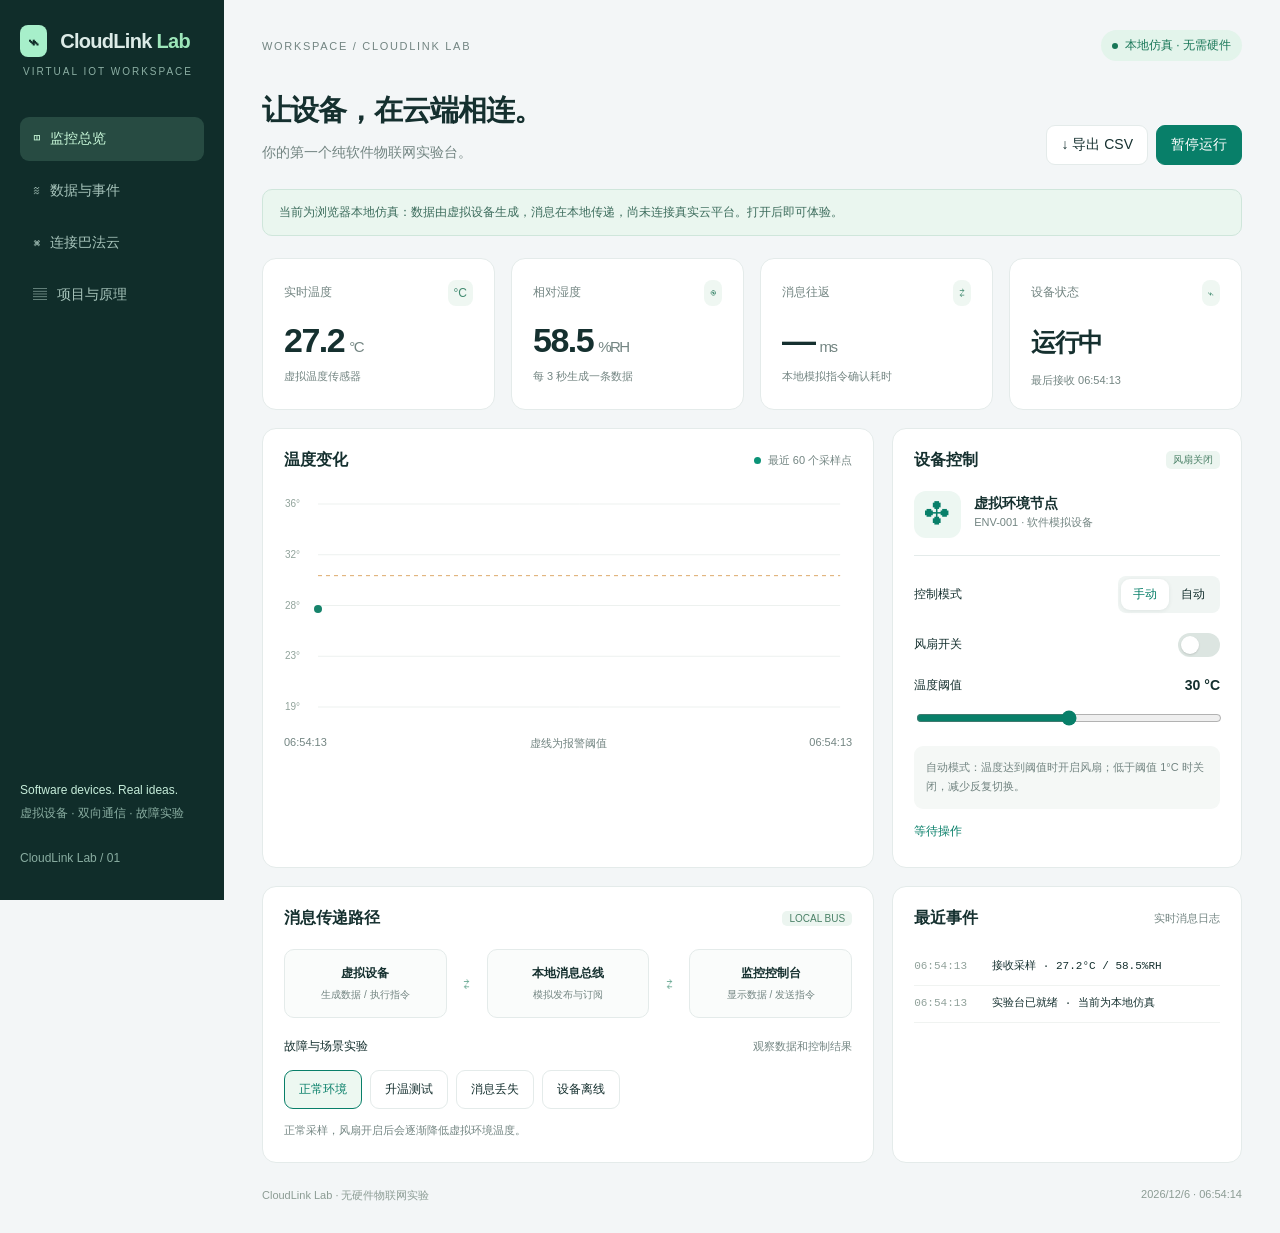
==== index.html @ 7e5664e5 "Add index.html for CloudLink Lab" ====
<!doctype html><html lang="zh-CN"><head><meta charset="UTF-8"><meta name="viewport" content="width=device-width,initial-scale=1"><meta name="description" content="无需硬件的虚拟设备监测与云通信实验台"><title>CloudLink Lab · 虚拟设备云实验台</title><style>
:root{--bg:#f3f6f7;--ink:#15302f;--muted:#738582;--green:#087f69;--line:#e4ebea;--mint:#d7f8e8}*{box-sizing:border-box}body{margin:0;background:var(--bg);color:var(--ink);font-family:Inter,-apple-system,BlinkMacSystemFont,'Segoe UI','Microsoft YaHei',sans-serif;font-size:14px}button,input,select{font:inherit}button{cursor:pointer;border:1px solid var(--line);border-radius:9px;padding:10px 14px;background:white;color:var(--ink)}button:hover{border-color:#54b79d;background:#f1fbf7}button:disabled{opacity:.5;cursor:not-allowed}button.primary{background:var(--green);color:white;border-color:var(--green)}button:focus-visible,a:focus-visible,input:focus-visible{outline:3px solid #53c3a8;outline-offset:3px}a{color:var(--green)}.shell{display:grid;grid-template-columns:224px 1fr;min-height:100vh}.side{background:#102d2a;color:#dcebe7;padding:30px 20px;position:sticky;top:0;height:100vh;display:flex;flex-direction:column}.brand{font-size:20px;font-weight:750;letter-spacing:-.7px}.brand b{background:#a7efca;color:#102d2a;padding:5px 9px;border-radius:8px;margin-right:8px}.side small{display:block;color:#8cafa4;margin:13px 0 40px;padding-left:3px;letter-spacing:2px;font-size:10px}.nav{display:grid;gap:8px}.nav button{text-align:left;border:0;background:transparent;color:#a7c4bb;padding:13px}.nav button.active{background:#274b42;color:#c8f8d9}.nav span{margin-right:10px}.sidefooter{margin-top:auto;font-size:12px;color:#89ada1;line-height:1.9}.sidefooter strong{color:#c6edda;font-weight:500}.main{padding:30px 38px;max-width:1440px;width:100%;margin:auto}.top{display:flex;justify-content:space-between;align-items:center;margin-bottom:30px}.eyebrow{color:var(--muted);font-size:11px;letter-spacing:1.7px;text-transform:uppercase}.badge{display:inline-flex;align-items:center;gap:7px;background:#e3f4eb;color:#187657;border-radius:30px;padding:7px 11px;font-size:12px}.badge:before{content:'';width:6px;height:6px;border-radius:100%;background:currentColor}.intro{display:flex;align-items:end;justify-content:space-between;gap:15px;margin-bottom:24px}h1{font-size:29px;letter-spacing:-1px;margin:0 0 9px}p{color:var(--muted);line-height:1.8;margin:0}h2{font-size:16px;margin:0}h3{font-size:14px;margin:0 0 12px}.actions{display:flex;gap:8px;flex-wrap:wrap}.notice{border:1px solid #cfe6db;background:#eaf6ef;border-radius:10px;padding:12px 16px;color:#3c6c5c;line-height:1.7;font-size:12px;margin-bottom:22px}.stats{display:grid;grid-template-columns:repeat(4,1fr);gap:16px}.card{background:white;border:1px solid var(--line);border-radius:14px;padding:21px}.label{font-size:12px;color:var(--muted);display:flex;justify-content:space-between;align-items:center}.icon{background:#eff7f2;border-radius:8px;padding:6px;color:#438b71}.value{font-size:34px;font-weight:650;letter-spacing:-1.5px;margin:15px 0 7px;font-variant-numeric:tabular-nums}.unit{font-size:15px;color:var(--muted);margin-left:5px;font-weight:400}.sub{font-size:11px;color:var(--muted)}.grid{display:grid;grid-template-columns:minmax(0,1.75fr) minmax(275px,1fr);gap:18px;margin-top:18px}.cardhead{display:flex;align-items:center;justify-content:space-between;gap:12px;margin-bottom:20px}.legend{display:flex;align-items:center;gap:7px;font-size:11px;color:var(--muted)}.dot{width:7px;height:7px;background:#0b9377;border-radius:50%}.chartwrap{height:235px;position:relative}.chartwrap canvas{width:100%;height:100%}.chartfoot{display:flex;justify-content:space-between;color:var(--muted);font-size:11px;margin-top:10px}.device{display:flex;gap:13px;align-items:center;border-bottom:1px solid var(--line);padding-bottom:17px}.devicebox{width:47px;height:47px;border-radius:12px;background:#edf7f2;display:grid;place-items:center;font-size:25px;color:var(--green)}.device p{font-size:11px}.field{display:flex;align-items:center;justify-content:space-between;gap:12px;margin-top:20px}.field label{font-size:12px}.segment{display:flex;background:#f0f5f3;border-radius:8px;padding:3px}.segment button{border:0;background:transparent;font-size:12px;padding:7px 12px}.segment button.sel{background:white;color:var(--green);box-shadow:0 1px 4px #15302f15}.switch{border:0;background:#dce5e1;width:42px;height:24px;border-radius:20px;position:relative;padding:0;min-width:42px}.switch:after{content:'';position:absolute;background:white;left:3px;top:3px;border-radius:50%;width:18px;height:18px;box-shadow:0 1px 2px #0002}.switch.on{background:var(--green)}.switch.on:after{left:21px}input[type=range]{accent-color:var(--green);width:100%;margin-top:16px}.threshold{background:#f5f8f6;padding:12px;border-radius:9px;margin-top:17px;font-size:11px;color:var(--muted);line-height:1.8}.flow{display:grid;grid-template-columns:1fr 30px 1fr 30px 1fr;gap:5px;align-items:center}.node{border:1px solid var(--line);border-radius:10px;text-align:center;padding:15px 8px;background:#fafcfb}.node b{display:block;font-size:12px}.node small{display:block;font-size:10px;color:var(--muted);margin-top:6px}.arrow{text-align:center;color:#69a893}.logs{font:11px/1.8 ui-monospace,SFMono-Regular,Consolas,monospace;max-height:190px;overflow:auto}.logrow{padding:8px 0;border-bottom:1px solid #f0f3f1;display:grid;grid-template-columns:68px 1fr;gap:10px}.logrow time{color:#91a29b}.pill{display:inline-block;padding:2px 7px;border-radius:5px;font-size:10px;background:#ecf5f0;color:#4b8167}.scenario{display:flex;flex-wrap:wrap;gap:8px;margin-top:15px}.scenario button{font-size:12px}.scenario .selected{border-color:var(--green);background:#edf8f1;color:var(--green)}.full{margin-top:18px}.footer{padding:25px 0 0;color:#8c9c94;font-size:11px;display:flex;justify-content:space-between}.panel[hidden]{display:none}.helpgrid{display:grid;grid-template-columns:1fr 1fr;gap:18px}.prose{line-height:1.9;color:#587066}.prose h2{color:var(--ink);margin-bottom:12px}.prose h3{color:var(--ink);margin-top:20px}.prose ul,.prose ol{padding-left:20px}.prose li{margin:9px 0}.prose code{background:#eef5f0;padding:2px 4px;border-radius:4px;font-size:12px}.prose pre{white-space:pre-wrap;background:#112e29;color:#b3e9cf;padding:14px;border-radius:9px}.input{display:block;width:100%;padding:11px;border:1px solid var(--line);border-radius:8px;margin:8px 0 16px}.formlabel{font-size:12px}.toast{position:fixed;bottom:24px;left:50%;transform:translateX(-50%);z-index:10;background:#163d32;color:white;border-radius:10px;padding:13px 20px;box-shadow:0 4px 25px #0002;max-width:90vw;font-size:13px}.warn{color:#c57c20}.alarm{color:#ce663f}table{width:100%;border-collapse:collapse;font-size:12px}td,th{padding:12px 8px;text-align:left;border-bottom:1px solid var(--line)}th{color:var(--muted);font-weight:500}.empty{padding:30px;text-align:center;color:var(--muted)}select{border:1px solid var(--line);border-radius:7px;padding:7px;color:var(--ink);background:white}.statusline{font-size:12px;color:var(--green);min-height:23px;margin-top:14px}.live{background:#e3efff;color:#336baf}@media(min-width:1500px){.main{padding-top:38px}}@media(max-width:1100px){.shell{grid-template-columns:185px 1fr}.main{padding:25px}.side{padding:25px 15px}.stats{gap:10px}.card{padding:17px}.grid{grid-template-columns:1.35fr 1fr}.value{font-size:29px}}@media(max-width:800px){.shell{display:block}.side{position:static;height:auto;padding:18px 20px;display:block}.side small,.sidefooter{display:none}.brand{font-size:18px}.nav{display:flex;overflow:auto;margin-top:18px;gap:6px}.nav button{white-space:nowrap;padding:9px 11px;font-size:12px}.main{padding:23px 17px}.top{margin-bottom:23px}.intro{align-items:start;flex-direction:column}h1{font-size:26px}.stats{grid-template-columns:1fr 1fr}.grid,.helpgrid{grid-template-columns:1fr}.value{font-size:32px}.card{padding:18px}.notice{font-size:11px}.footer{font-size:10px}.flow{grid-template-columns:1fr 20px 1fr 20px 1fr}.node{padding:14px 3px}.node small{font-size:9px}.top .eyebrow{font-size:9px}table{font-size:10px}td,th{padding:10px 4px}}
</style></head><body><div class="shell"><aside class="side"><div class="brand"><b>⌁</b> CloudLink <span style="color:#9de6ba">Lab</span></div><small>VIRTUAL IOT WORKSPACE</small><nav class="nav" aria-label="主导航"><button class="active" data-page="overview"><span>◫</span>监控总览</button><button data-page="records"><span>≋</span>数据与事件</button><button data-page="cloud"><span>⌘</span>连接巴法云</button><button data-page="guide"><span>▤</span>项目与原理</button></nav><div class="sidefooter"><strong>Software devices. Real ideas.</strong><br>虚拟设备 · 双向通信 · 故障实验<br><br>CloudLink Lab / 01</div></aside><main class="main"><header class="top"><span class="eyebrow">WORKSPACE / CLOUDLINK LAB</span><span class="badge" id="modeBadge">本地仿真 · 无需硬件</span></header>
<section class="panel" id="overview"><div class="intro"><div><h1>让设备，在云端相连。</h1><p>你的第一个纯软件物联网实验台。</p></div><div class="actions"><button id="exportBtn">↓ 导出 CSV</button><button id="pauseBtn" class="primary">暂停运行</button></div></div><div class="notice" id="modeNotice">当前为浏览器本地仿真：数据由虚拟设备生成，消息在本地传递，尚未连接真实云平台。打开后即可体验。</div><div class="stats"><div class="card"><div class="label">实时温度 <span class="icon">°C</span></div><div class="value"><span id="temp">—</span><span class="unit">°C</span></div><span class="sub" id="tempSub">虚拟温度传感器</span></div><div class="card"><div class="label">相对湿度 <span class="icon">◉</span></div><div class="value"><span id="humidity">—</span><span class="unit">%RH</span></div><span class="sub">每 3 秒生成一条数据</span></div><div class="card"><div class="label">消息往返 <span class="icon">⇄</span></div><div class="value"><span id="latency">—</span><span class="unit">ms</span></div><span class="sub" id="latencySub">最近一条控制指令的确认耗时</span></div><div class="card"><div class="label">设备状态 <span class="icon">⌁</span></div><div class="value" id="status" style="font-size:25px;margin:20px 0 12px">运行中</div><span class="sub" id="lastSeen">等待第一条数据</span></div></div>
<div class="grid"><div class="card"><div class="cardhead"><h2>温度变化</h2><div class="legend"><span class="dot"></span>最近 60 个采样点</div></div><div class="chartwrap"><canvas id="chart" aria-label="虚拟温度历史折线图" role="img"></canvas></div><div class="chartfoot"><span id="chartStart">等待采样</span><span>虚线为报警阈值</span><span id="chartEnd">现在</span></div></div><div class="card"><div class="cardhead"><h2>设备控制</h2><span class="pill" id="fanLabel">风扇关闭</span></div><div class="device"><div class="devicebox" id="fanIcon">✣</div><div><strong>虚拟环境节点</strong><p>ENV-001 · 软件模拟设备</p></div></div><div class="field"><label>控制模式</label><div class="segment"><button id="manualBtn" class="sel">手动</button><button id="autoBtn">自动</button></div></div><div class="field"><label for="fanBtn">风扇开关</label><button id="fanBtn" class="switch" role="switch" aria-checked="false" aria-label="虚拟风扇开关"></button></div><div class="field"><label for="threshold">温度阈值</label><strong><span id="thresholdValue">30</span> °C</strong></div><input id="threshold" type="range" min="20" max="40" value="30" step="1"><div class="threshold">自动模式：温度达到阈值时开启风扇；低于阈值 1°C 时关闭，减少反复切换。</div><div id="commandStatus" class="statusline" aria-live="polite">等待操作</div></div></div>
<div class="grid"><div class="card"><div class="cardhead"><h2>消息传递路径</h2><span class="pill" id="routeTag">LOCAL BUS</span></div><div class="flow"><div class="node"><b>虚拟设备</b><small>生成数据 / 执行指令</small></div><div class="arrow">⇄</div><div class="node"><b id="busLabel">本地消息总线</b><small id="busSub">模拟发布与订阅</small></div><div class="arrow">⇄</div><div class="node"><b>监控控制台</b><small>显示数据 / 发送指令</small></div></div><div class="field"><label>故障与场景实验</label><span class="sub">观察数据和控制结果</span></div><div class="scenario" id="scenarios"><button class="selected" data-scenario="normal">正常环境</button><button data-scenario="hot">升温测试</button><button data-scenario="loss">消息丢失</button><button data-scenario="offline">设备离线</button></div><p style="font-size:11px;margin-top:12px" id="scenarioHint">正常采样，风扇开启后会逐渐降低虚拟环境温度。</p></div><div class="card"><div class="cardhead"><h2>最近事件</h2><span class="sub">实时消息日志</span></div><div class="logs" id="recentLogs" aria-live="off"></div></div></div></section>
<section class="panel" id="records" hidden><div class="intro"><div><h1>每一次通信，都有迹可循。</h1><p>采样记录、控制确认和故障事件。</p></div><button id="exportBtn2">↓ 导出 CSV</button></div><div class="stats" style="grid-template-columns:repeat(3,1fr)"><div class="card"><div class="label">本次采样</div><div class="value" id="sampleCount">0</div><div class="sub">本页会话内保留最近 1200 条</div></div><div class="card"><div class="label">控制成功 / 已发送</div><div class="value" id="commandCount">0 / 0</div><div class="sub">以设备确认消息为准</div></div><div class="card"><div class="label">本次报警</div><div class="value" id="alarmCount">0</div><div class="sub">每次进入超温状态计一次</div></div></div><div class="card full"><div class="cardhead"><h2>采样记录</h2><span class="sub">最近 15 条 · 完整记录可导出</span></div><div style="overflow:auto"><table><thead><tr><th>时间</th><th>温度 °C</th><th>湿度 %RH</th><th>风扇状态</th><th>传输模式</th></tr></thead><tbody id="table"></tbody></table></div></div><div class="card full"><div class="cardhead"><h2>事件日志</h2><select id="logFilter" aria-label="筛选日志"><option value="all">全部事件</option><option value="control">控制指令</option><option value="error">故障与报警</option><option value="data">数据采样</option></select></div><div class="logs" id="allLogs" style="max-height:400px"></div></div></section>
<section class="panel" id="cloud" hidden><div class="intro"><div><h1>让虚拟设备，真正上云。</h1><p>电脑就是设备。通过巴法云转发数据和控制消息。</p></div></div><div class="notice">网页演示无需注册。真实巴法云通信需在电脑运行附带的 Python 程序，再在它打开的本地网页填写账号私钥。此在线版不会保存或接收你的私钥。</div><div class="helpgrid"><div class="card prose"><h2>三步开始真实通信</h2><ol><li>下载完整项目并解压。电脑安装 Python 3.10 或更新版本。</li><li>双击 <code>启动_CloudLink.bat</code>（Windows），或运行 <code>python3 server.py</code>。程序会打开电脑上的控制台。</li><li>在<a href="https://cloud.bemfa.com/" target="_blank" rel="noopener">巴法云控制台</a>注册账号，在 TCP 创客云中创建两个设备主题：<code>cltelemetry004</code> 和 <code>clcontrol003</code>。把私钥和主题填入右侧表单。</li></ol><p>一个主题传数据，一个主题传控制命令。界面收到云端返回的数据后才更新；收到控制命令后虚拟设备才执行。</p><p style="margin-top:15px"><a href="CloudLink_Lab.zip" download>↓ 下载完整项目（含源码、启动程序和中文说明）</a></p><h3>阿里云呢？</h3><p>本版实现巴法云 TCP 接入，尚未实现阿里云接入。阿里云可以作为后续扩展，不能把它写成已经完成的功能。</p></div><div class="card"><h2 style="margin-bottom:20px">巴法云连接</h2><p id="bridgeStatus" style="font-size:12px;margin-bottom:20px">正在检测电脑端连接程序…</p><form id="cloudForm"><label class="formlabel" for="uid">用户私钥（仅留在本机程序内存）</label><input class="input" type="password" id="uid" autocomplete="off" placeholder="在电脑本地运行后可填写" disabled><label class="formlabel" for="topicData">数据主题</label><input class="input" id="topicData" value="cltelemetry004" disabled><label class="formlabel" for="topicControl">控制主题</label><input class="input" id="topicControl" value="clcontrol003" disabled><div class="actions"><button class="primary" id="connectBtn" disabled>连接巴法云</button><button type="button" id="disconnectBtn" disabled>返回本地仿真</button></div></form><div class="threshold">真实模式需要网络与巴法云账号。私钥不要放进截图、公开仓库或面试材料。附带程序使用巴法云文档的 TCP 端口，适用于学习演示。</div><p id="cloudStatus" style="font-size:12px;margin-top:16px" aria-live="polite"></p></div></div></section>
<section class="panel" id="guide" hidden><div class="intro"><div><h1>先看懂，再讲清楚。</h1><p>三个角色，组成一个完整的物联网软件实验。</p></div></div><div class="helpgrid"><div class="card prose"><h2>这个项目做了什么？</h2><p>CloudLink Lab 是一个纯软件的物联网设备模拟与监控系统。虚拟设备生成温湿度数据，控制台显示曲线、发送风扇控制命令，并记录执行确认和异常事件。</p><h3>1 / 虚拟设备 Simulator</h3><p>用程序代替真实传感器和单片机。风扇也是虚拟的：开启后，温度模型会逐渐降温。</p><h3>2 / 消息传递 Publish / Subscribe</h3><p>发布，就是往指定“消息频道”发数据；订阅，就是监听这个频道。这个频道叫 Topic（主题）。本地模式用浏览器内的消息总线；真实模式用巴法云 TCP 服务。</p><h3>3 / 控制台 Dashboard</h3><p>接收采样、绘制曲线、导出 CSV；发送指令，等待设备确认后再显示执行结果。</p></div><div class="card prose"><h2>一个 90 秒演示</h2><ol><li>打开总览，说明当前是本地仿真还是巴法云真实传输。</li><li>点击风扇开关，观察“等待确认 → 已确认”，以及后续温度变化。</li><li>选择“自动”，把阈值设为 26°C，再点“升温测试”，观察超温与自动开风扇。</li><li>选择“设备离线”，尝试发送命令，观察超时。恢复正常后重试。</li><li>打开数据与事件，查看记录，再导出 CSV。</li></ol><h3>面试时可以这样介绍</h3><p>“我做了一个不依赖实体硬件的物联网软件实验台，用虚拟设备生成数据，实现了实时监控、控制确认、阈值联动和断线测试。演示可以本地运行，也提供了巴法云 TCP 接入程序。”</p><h3>要准确说明的范围</h3><p>温湿度和风扇是软件模拟；本地演示没有经过云服务器。只有配置账号并收到云消息后，才属于真实巴法云通信。本项目不包含真实传感器测量，也尚未接入阿里云。</p></div></div><div class="card full prose"><h2>动手练三个小实验</h2><p>① 把阈值从 30°C 调到 26°C，观察自动模式的变化。② 离线时发送指令，解释为什么按钮不能直接显示成功。③ 开启消息丢失场景，比较“发送次数”和“成功次数”。</p><p style="margin-top:12px">建议先按顺序操作一遍，再读源码中的 <code>sendCommand</code>、<code>deviceCommand</code> 和 <code>ingest</code> 三个函数。</p></div></section><footer class="footer"><span>CloudLink Lab · 无硬件物联网实验</span><span id="clock"></span></footer></main></div><div id="toast" class="toast" role="status" hidden></div>
<script>
'use strict';
const $=id=>document.getElementById(id), fmt=t=>new Date(t).toLocaleTimeString('zh-CN',{hour12:false});
let cfg;try{cfg=JSON.parse(localStorage.getItem('cl-config')||'{}')}catch{cfg={}};
const S={running:true,scenario:'normal',auto:false,threshold:Number.isFinite(cfg.threshold)?Math.min(40,Math.max(20,cfg.threshold)):30,fan:false,temp:27.2,humidity:58,history:[],logs:[],sent:0,acked:0,alarms:0,alarm:false,latency:null,pending:null,live:false,cloudAlive:true,bridge:false,seq:0,last:0,mode:'本地仿真'};
let toastTimer,pendingTimer,pollTimer,busy=false;
function toast(t){$('toast').textContent=t;$('toast').hidden=false;clearTimeout(toastTimer);toastTimer=setTimeout(()=>$('toast').hidden=true,3200)}
function log(text,type='info'){S.logs.unshift({t:Date.now(),text,type});S.logs=S.logs.slice(0,300);renderLogs()}
function renderLogs(){const row=e=>`<div class="logrow"><time>${fmt(e.t)}</time><span class="${e.type==='error'?'alarm':''}"></span></div>`;for(const [id,arr] of [['recentLogs',S.logs.slice(0,5)],['allLogs',S.logs.filter(e=>$('logFilter').value==='all'||e.type===$('logFilter').value)]]){$(id).innerHTML=arr.map(row).join('')||'<div class="empty">暂无事件</div>';[...$(id).querySelectorAll('.logrow')].forEach((el,i)=>el.lastChild.textContent=arr[i].text)}}
function page(name){document.querySelectorAll('.panel').forEach(p=>p.hidden=p.id!==name);document.querySelectorAll('[data-page]').forEach(b=>b.classList.toggle('active',b.dataset.page===name));draw()}
document.querySelectorAll('[data-page]').forEach(b=>b.onclick=()=>page(b.dataset.page));$('logFilter').onchange=renderLogs;
function render(){const h=S.history.at(-1);$('temp').textContent=h?h.temp.toFixed(1):'—';$('humidity').textContent=h?h.humidity.toFixed(1):'—';$('latency').textContent=S.latency??'—';$('latencySub').textContent=S.live?'真实巴法云往返确认耗时':'本地模拟指令确认耗时';$('status').textContent=!S.running?'已暂停':S.scenario==='offline'?'设备离线':S.live?(S.cloudAlive?'云通信中':'云连接断开'):'运行中';$('status').className='value '+(S.scenario==='offline'?'alarm':'');$('lastSeen').textContent=S.last?'最后接收 '+fmt(S.last):'等待第一条数据';$('tempSub').textContent=S.alarm?'已超过阈值 · 温度报警':'虚拟温度传感器';$('tempSub').classList.toggle('alarm',S.alarm);$('fanLabel').textContent=S.fan?'风扇运行中':'风扇关闭';$('fanBtn').classList.toggle('on',S.fan);$('fanBtn').setAttribute('aria-checked',String(S.fan));$('fanBtn').disabled=Boolean(S.pending)||S.auto;$('autoBtn').classList.toggle('sel',S.auto);$('manualBtn').classList.toggle('sel',!S.auto);$('thresholdValue').textContent=S.threshold;$('threshold').value=S.threshold;$('pauseBtn').textContent=S.running?'暂停运行':'继续运行';$('sampleCount').textContent=S.history.length;$('commandCount').textContent=S.acked+' / '+S.sent;$('alarmCount').textContent=S.alarms;$('clock').textContent=new Date().toLocaleDateString('zh-CN')+' · '+fmt(Date.now());$('modeBadge').textContent=S.live?(S.cloudAlive?'巴法云 · 真实传输':'巴法云 · 已断开'):'本地仿真 · 无需硬件';$('modeBadge').classList.toggle('live',S.live);$('modeNotice').textContent=S.live?'真实传输模式：传感器与风扇仍是软件模拟；数据和指令通过巴法云 TCP 服务转发。云消息未到达时不会显示为成功。':'当前为浏览器本地仿真：数据由虚拟设备生成，消息在本地传递，尚未连接真实云平台。打开后即可体验。';$('routeTag').textContent=S.live?'BEMFA TCP':'LOCAL BUS';$('busLabel').textContent=S.live?'巴法云服务器':'本地消息总线';$('busSub').textContent=S.live?'真实发布 / 订阅':'模拟发布与订阅';$('table').innerHTML=S.history.slice(-15).reverse().map(v=>`<tr><td>${fmt(v.t)}</td><td>${v.temp.toFixed(1)}</td><td>${v.humidity.toFixed(1)}</td><td>${v.fan?'开启':'关闭'}</td><td>${v.mode}</td></tr>`).join('');draw()}
function draw(){const canvas=$('chart');if($('overview').hidden)return;const box=canvas.getBoundingClientRect(),dpr=window.devicePixelRatio||1;canvas.width=box.width*dpr;canvas.height=box.height*dpr;const c=canvas.getContext('2d');c.scale(dpr,dpr);const w=box.width,h=box.height,L=34,R=12,T=13,B=19,items=S.history.slice(-60);let lo=Math.floor(Math.min(S.threshold,...items.map(x=>x.temp),24)/5)*5-1,hi=Math.ceil(Math.max(S.threshold,...items.map(x=>x.temp),32)/5)*5+1;const y=v=>T+(hi-v)/(hi-lo)*(h-T-B),x=i=>L+i/Math.max(1,items.length-1)*(w-L-R);c.font='10px sans-serif';c.lineWidth=1;for(let i=0;i<=4;i++){const v=lo+(hi-lo)*i/4,yy=y(v);c.strokeStyle='#edf1ef';c.beginPath();c.moveTo(L,yy);c.lineTo(w-R,yy);c.stroke();c.fillStyle='#91a39b';c.fillText(v.toFixed(0)+'°',1,yy+3)}c.setLineDash([4,4]);c.strokeStyle='#ddaa6b';c.beginPath();c.moveTo(L,y(S.threshold));c.lineTo(w-R,y(S.threshold));c.stroke();c.setLineDash([]);if(items.length){const gradient=c.createLinearGradient(0,T,0,h);gradient.addColorStop(0,'#57bc8d35');gradient.addColorStop(1,'#57bc8d00');c.beginPath();items.forEach((v,i)=>i?c.lineTo(x(i),y(v.temp)):c.moveTo(x(i),y(v.temp)));c.lineTo(x(items.length-1),h-B);c.lineTo(L,h-B);c.closePath();c.fillStyle=gradient;c.fill();c.beginPath();items.forEach((v,i)=>i?c.lineTo(x(i),y(v.temp)):c.moveTo(x(i),y(v.temp)));c.strokeStyle='#16836b';c.lineWidth=2.5;c.stroke();const last=items.at(-1);c.beginPath();c.arc(x(items.length-1),y(last.temp),4,0,Math.PI*2);c.fillStyle='#16836b';c.fill();$('chartStart').textContent=fmt(items[0].t);$('chartEnd').textContent=fmt(last.t)}else{c.fillStyle='#8a9d94';c.textAlign='center';c.fillText('等待设备采样…',w/2,h/2)}}
function ingest(v){if(!v||v.kind!=='telemetry'||!Number.isFinite(v.temp)||!Number.isFinite(v.humidity))return;S.last=Date.now();S.history.push({t:S.last,temp:v.temp,humidity:v.humidity,fan:!!v.fan,mode:S.mode});S.history=S.history.slice(-1200);S.fan=!!v.fan;const alarm=v.temp>=S.threshold;if(alarm&&!S.alarm){S.alarms++;log('温度达到阈值 '+S.threshold+'°C','error')}S.alarm=alarm;log('接收采样 · '+v.temp.toFixed(1)+'°C / '+v.humidity.toFixed(1)+'%RH','data');render()}
async function publish(channel,payload){if(S.live){const r=await api('/api/publish',{channel,payload});if(!r.ok)throw Error('云连接不可用')}else{if(S.scenario==='offline'||(S.scenario==='loss'&&Math.random()<.45))return;setTimeout(()=>route(channel,payload),130+Math.random()*180)}}
function route(channel,p){if(S.scenario==='offline'||!S.running)return;if(channel==='control'&&p.kind==='command')deviceCommand(p);if(channel==='telemetry'&&p.kind==='telemetry')ingest(p);if(channel==='telemetry'&&p.kind==='ack'&&S.pending&&p.id===S.pending.id){clearTimeout(pendingTimer);S.latency=Date.now()-S.pending.t;S.acked++;S.pending=null;S.fan=!!p.fan;$('commandStatus').textContent='设备已确认 · '+(p.fan?'风扇开启':'风扇关闭');log('收到执行确认 · '+S.latency+' ms','control');render()}}
function deviceCommand(p){if(!['fan_on','fan_off'].includes(p.action))return;S.fan=p.action==='fan_on';log('虚拟设备执行：'+(S.fan?'开启':'关闭')+'风扇','control');publish('telemetry',{kind:'ack',id:p.id,fan:S.fan}).catch(()=>log('确认消息发送失败','error'));render()}
function sendCommand(on){if(S.pending)return;if(!S.running){toast('请先继续运行');return}const id=Date.now().toString(36)+'-'+(++S.seq);S.sent++;S.pending={id,t:Date.now()};$('commandStatus').textContent='指令已发送，等待设备确认…';log('发送指令 '+(on?'fan_on':'fan_off'),'control');pendingTimer=setTimeout(()=>{if(!S.pending||S.pending.id!==id)return;S.pending=null;$('commandStatus').textContent='未收到设备确认，请检查连接后重试';log('控制超时 · 5 秒内未收到确认','error');render()},5000);publish('control',{kind:'command',id,action:on?'fan_on':'fan_off'}).catch(()=>log('指令发布失败','error'));render()}
function sample(){if(!S.running||S.scenario==='offline')return;const target=(S.scenario==='hot'?37:28)-(S.fan?8:0);S.temp+=(target-S.temp)*.16+(Math.random()-.5)*.28;S.humidity=Math.min(85,Math.max(25,S.humidity+(Math.random()-.5)*1.4));if(S.auto&&!S.pending){if(S.temp>=S.threshold&&!S.fan)sendCommand(true);if(S.temp<S.threshold-1&&S.fan)sendCommand(false)}publish('telemetry',{kind:'telemetry',temp:Number(S.temp.toFixed(1)),humidity:Number(S.humidity.toFixed(1)),fan:S.fan}).catch(()=>log('采样未能发送到云端','error'))}
$('fanBtn').onclick=()=>sendCommand(!S.fan);$('autoBtn').onclick=()=>{S.auto=true;log('切换到自动控制','control');render()};$('manualBtn').onclick=()=>{S.auto=false;log('切换到手动控制','control');render()};$('threshold').oninput=e=>{S.threshold=Number(e.target.value);try{localStorage.setItem('cl-config',JSON.stringify({threshold:S.threshold}))}catch{}render()};$('pauseBtn').onclick=()=>{S.running=!S.running;log(S.running?'恢复模拟设备运行':'暂停模拟设备运行');render()};
const hints={normal:'正常采样，风扇开启后会逐渐降低虚拟环境温度。',hot:'虚拟热源增强。可开启自动模式，观察阈值联动与降温。',loss:'模拟随机丢弃约 45% 的消息，控制命令可能超时；真实云模式下此场景仅支持本地仿真。',offline:'虚拟设备停止收发消息。控制台发送的指令将等待 5 秒后超时。'};$('scenarios').onclick=e=>{const b=e.target.closest('[data-scenario]');if(!b)return;const v=b.dataset.scenario;if(S.live&&v==='loss'){toast('消息丢失实验请切回本地仿真');return}S.scenario=v;document.querySelectorAll('[data-scenario]').forEach(n=>n.classList.toggle('selected',n.dataset.scenario===v));$('scenarioHint').textContent=hints[v];log('场景切换：'+b.textContent,v==='offline'?'error':'info');render()};
function exportCSV(){if(!S.history.length){toast('先等待一条采样数据');return}const text='\ufeff时间,温度_C,湿度_RH,风扇,传输模式\r\n'+S.history.map(v=>[new Date(v.t).toISOString(),v.temp,v.humidity,v.fan?'on':'off',v.mode].join(',')).join('\r\n');const url=URL.createObjectURL(new Blob([text],{type:'text/csv;charset=utf-8'})),a=document.createElement('a');a.href=url;a.download='CloudLink_'+Date.now()+'.csv';a.click();setTimeout(()=>URL.revokeObjectURL(url),1000);toast('已导出 '+S.history.length+' 条采样')}$('exportBtn').onclick=$('exportBtn2').onclick=exportCSV;
async function api(path,body){const r=await fetch(path,{method:body?'POST':'GET',headers:body?{'Content-Type':'application/json'}:{},body:body?JSON.stringify(body):undefined,signal:AbortSignal.timeout(12000)});if(!r.ok)throw Error('连接程序返回错误');return r.json()}
async function detect(){if(!['127.0.0.1','localhost'].includes(location.hostname)){bridgeUnavailable();return}try{const d=await api('/api/health');if(d.app!=='cloudlink')throw Error();S.bridge=true;$('bridgeStatus').textContent='已检测到电脑端程序，可配置真实巴法云连接。';['uid','topicData','topicControl','connectBtn','disconnectBtn'].forEach(id=>$(id).disabled=false);pollTimer=setInterval(poll,450)}catch{bridgeUnavailable()}}
function bridgeUnavailable(){$('bridgeStatus').textContent='当前是在线演示版。请下载完整项目，在电脑启动程序后使用真实云连接。'}
async function poll(){if(busy)return;busy=true;try{const d=await api('/api/events');if(S.live){S.cloudAlive=!!d.connected;render()}if(S.live&&!d.connected){$('cloudStatus').textContent='云连接中断，请重新连接。';$('modeBadge').textContent='巴法云 · 已断开';$('status').textContent='云连接断开'}for(const e of d.events||[]){if(e.type==='message'&&S.live)route(e.channel,e.payload);if(e.type==='error')log(e.message,'error')}}catch{if(S.live){S.cloudAlive=false;render();$('cloudStatus').textContent='电脑端程序不可用，请检查终端窗口。'}}finally{busy=false}}
$('cloudForm').onsubmit=async e=>{e.preventDefault();const uid=$('uid').value.trim(),data=$('topicData').value.trim(),control=$('topicControl').value.trim();if(!/^[A-Za-z0-9]{8,128}$/.test(uid)||!/^\w{1,64}$/.test(data)||!/^\w{1,64}$/.test(control)||data===control){toast('请填写有效私钥，两个主题须为不同的字母数字名称');return}$('connectBtn').disabled=true;$('cloudStatus').textContent='正在连接并验证主题订阅…';try{const d=await api('/api/connect',{uid,data,control});if(!d.ok)throw Error(d.error||'连接失败');S.live=true;S.cloudAlive=true;S.mode='巴法云 TCP';$('uid').value='';$('cloudStatus').textContent='已连接巴法云并确认订阅，返回总览查看数据。';log('巴法云订阅成功，启用真实消息传输');toast('巴法云已连接');render()}catch(err){$('cloudStatus').textContent=err.message||'连接失败';log('云连接未建立','error')}finally{$('connectBtn').disabled=false}};
$('disconnectBtn').onclick=async()=>{try{await api('/api/disconnect',{})}catch{}S.live=false;S.mode='本地仿真';$('cloudStatus').textContent='已返回本地仿真';log('切换为本地仿真');render()};window.addEventListener('resize',draw);setInterval(sample,3000);setInterval(()=>$('clock').textContent=new Date().toLocaleDateString('zh-CN')+' · '+fmt(Date.now()),1000);log('实验台已就绪 · 当前为本地仿真');render();sample();detect();
</script></body></html>
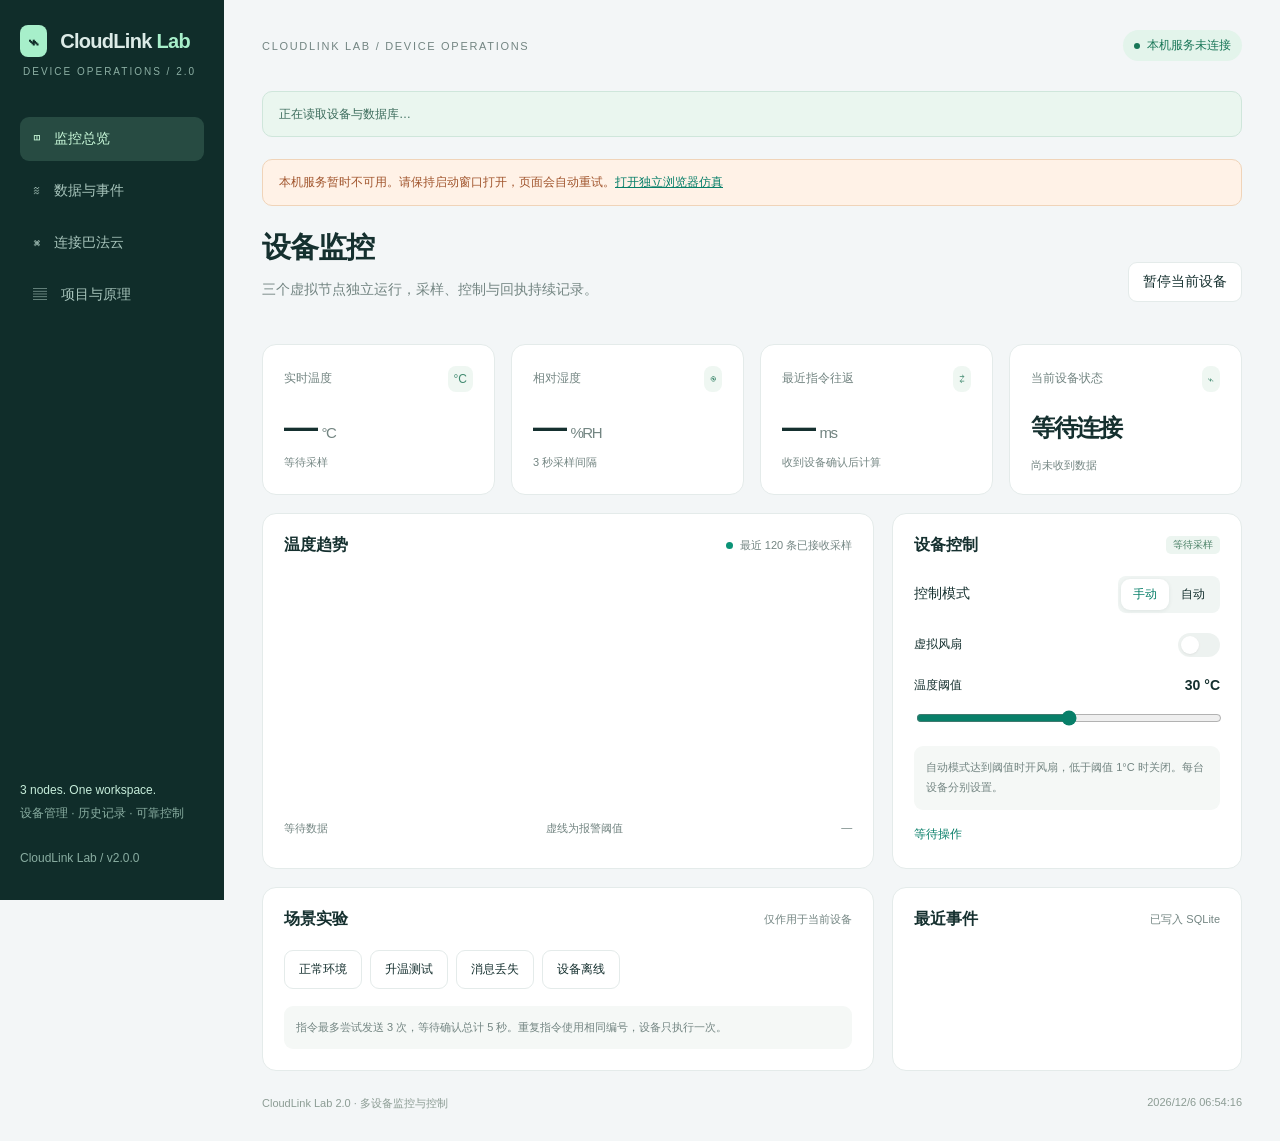
==== commit ea64b958: "Upgrade CloudLink Lab to persistent multi-device monitoring Add three virtual nodes, SQLite history," ====
--- a/index.html
+++ b/index.html
@@ -1,38 +1,83 @@
-<!doctype html><html lang="zh-CN"><head><meta charset="UTF-8"><meta name="viewport" content="width=device-width,initial-scale=1"><meta name="description" content="无需硬件的虚拟设备监测与云通信实验台"><title>CloudLink Lab · 虚拟设备云实验台</title><style>
-:root{--bg:#f3f6f7;--ink:#15302f;--muted:#738582;--green:#087f69;--line:#e4ebea;--mint:#d7f8e8}*{box-sizing:border-box}body{margin:0;background:var(--bg);color:var(--ink);font-family:Inter,-apple-system,BlinkMacSystemFont,'Segoe UI','Microsoft YaHei',sans-serif;font-size:14px}button,input,select{font:inherit}button{cursor:pointer;border:1px solid var(--line);border-radius:9px;padding:10px 14px;background:white;color:var(--ink)}button:hover{border-color:#54b79d;background:#f1fbf7}button:disabled{opacity:.5;cursor:not-allowed}button.primary{background:var(--green);color:white;border-color:var(--green)}button:focus-visible,a:focus-visible,input:focus-visible{outline:3px solid #53c3a8;outline-offset:3px}a{color:var(--green)}.shell{display:grid;grid-template-columns:224px 1fr;min-height:100vh}.side{background:#102d2a;color:#dcebe7;padding:30px 20px;position:sticky;top:0;height:100vh;display:flex;flex-direction:column}.brand{font-size:20px;font-weight:750;letter-spacing:-.7px}.brand b{background:#a7efca;color:#102d2a;padding:5px 9px;border-radius:8px;margin-right:8px}.side small{display:block;color:#8cafa4;margin:13px 0 40px;padding-left:3px;letter-spacing:2px;font-size:10px}.nav{display:grid;gap:8px}.nav button{text-align:left;border:0;background:transparent;color:#a7c4bb;padding:13px}.nav button.active{background:#274b42;color:#c8f8d9}.nav span{margin-right:10px}.sidefooter{margin-top:auto;font-size:12px;color:#89ada1;line-height:1.9}.sidefooter strong{color:#c6edda;font-weight:500}.main{padding:30px 38px;max-width:1440px;width:100%;margin:auto}.top{display:flex;justify-content:space-between;align-items:center;margin-bottom:30px}.eyebrow{color:var(--muted);font-size:11px;letter-spacing:1.7px;text-transform:uppercase}.badge{display:inline-flex;align-items:center;gap:7px;background:#e3f4eb;color:#187657;border-radius:30px;padding:7px 11px;font-size:12px}.badge:before{content:'';width:6px;height:6px;border-radius:100%;background:currentColor}.intro{display:flex;align-items:end;justify-content:space-between;gap:15px;margin-bottom:24px}h1{font-size:29px;letter-spacing:-1px;margin:0 0 9px}p{color:var(--muted);line-height:1.8;margin:0}h2{font-size:16px;margin:0}h3{font-size:14px;margin:0 0 12px}.actions{display:flex;gap:8px;flex-wrap:wrap}.notice{border:1px solid #cfe6db;background:#eaf6ef;border-radius:10px;padding:12px 16px;color:#3c6c5c;line-height:1.7;font-size:12px;margin-bottom:22px}.stats{display:grid;grid-template-columns:repeat(4,1fr);gap:16px}.card{background:white;border:1px solid var(--line);border-radius:14px;padding:21px}.label{font-size:12px;color:var(--muted);display:flex;justify-content:space-between;align-items:center}.icon{background:#eff7f2;border-radius:8px;padding:6px;color:#438b71}.value{font-size:34px;font-weight:650;letter-spacing:-1.5px;margin:15px 0 7px;font-variant-numeric:tabular-nums}.unit{font-size:15px;color:var(--muted);margin-left:5px;font-weight:400}.sub{font-size:11px;color:var(--muted)}.grid{display:grid;grid-template-columns:minmax(0,1.75fr) minmax(275px,1fr);gap:18px;margin-top:18px}.cardhead{display:flex;align-items:center;justify-content:space-between;gap:12px;margin-bottom:20px}.legend{display:flex;align-items:center;gap:7px;font-size:11px;color:var(--muted)}.dot{width:7px;height:7px;background:#0b9377;border-radius:50%}.chartwrap{height:235px;position:relative}.chartwrap canvas{width:100%;height:100%}.chartfoot{display:flex;justify-content:space-between;color:var(--muted);font-size:11px;margin-top:10px}.device{display:flex;gap:13px;align-items:center;border-bottom:1px solid var(--line);padding-bottom:17px}.devicebox{width:47px;height:47px;border-radius:12px;background:#edf7f2;display:grid;place-items:center;font-size:25px;color:var(--green)}.device p{font-size:11px}.field{display:flex;align-items:center;justify-content:space-between;gap:12px;margin-top:20px}.field label{font-size:12px}.segment{display:flex;background:#f0f5f3;border-radius:8px;padding:3px}.segment button{border:0;background:transparent;font-size:12px;padding:7px 12px}.segment button.sel{background:white;color:var(--green);box-shadow:0 1px 4px #15302f15}.switch{border:0;background:#dce5e1;width:42px;height:24px;border-radius:20px;position:relative;padding:0;min-width:42px}.switch:after{content:'';position:absolute;background:white;left:3px;top:3px;border-radius:50%;width:18px;height:18px;box-shadow:0 1px 2px #0002}.switch.on{background:var(--green)}.switch.on:after{left:21px}input[type=range]{accent-color:var(--green);width:100%;margin-top:16px}.threshold{background:#f5f8f6;padding:12px;border-radius:9px;margin-top:17px;font-size:11px;color:var(--muted);line-height:1.8}.flow{display:grid;grid-template-columns:1fr 30px 1fr 30px 1fr;gap:5px;align-items:center}.node{border:1px solid var(--line);border-radius:10px;text-align:center;padding:15px 8px;background:#fafcfb}.node b{display:block;font-size:12px}.node small{display:block;font-size:10px;color:var(--muted);margin-top:6px}.arrow{text-align:center;color:#69a893}.logs{font:11px/1.8 ui-monospace,SFMono-Regular,Consolas,monospace;max-height:190px;overflow:auto}.logrow{padding:8px 0;border-bottom:1px solid #f0f3f1;display:grid;grid-template-columns:68px 1fr;gap:10px}.logrow time{color:#91a29b}.pill{display:inline-block;padding:2px 7px;border-radius:5px;font-size:10px;background:#ecf5f0;color:#4b8167}.scenario{display:flex;flex-wrap:wrap;gap:8px;margin-top:15px}.scenario button{font-size:12px}.scenario .selected{border-color:var(--green);background:#edf8f1;color:var(--green)}.full{margin-top:18px}.footer{padding:25px 0 0;color:#8c9c94;font-size:11px;display:flex;justify-content:space-between}.panel[hidden]{display:none}.helpgrid{display:grid;grid-template-columns:1fr 1fr;gap:18px}.prose{line-height:1.9;color:#587066}.prose h2{color:var(--ink);margin-bottom:12px}.prose h3{color:var(--ink);margin-top:20px}.prose ul,.prose ol{padding-left:20px}.prose li{margin:9px 0}.prose code{background:#eef5f0;padding:2px 4px;border-radius:4px;font-size:12px}.prose pre{white-space:pre-wrap;background:#112e29;color:#b3e9cf;padding:14px;border-radius:9px}.input{display:block;width:100%;padding:11px;border:1px solid var(--line);border-radius:8px;margin:8px 0 16px}.formlabel{font-size:12px}.toast{position:fixed;bottom:24px;left:50%;transform:translateX(-50%);z-index:10;background:#163d32;color:white;border-radius:10px;padding:13px 20px;box-shadow:0 4px 25px #0002;max-width:90vw;font-size:13px}.warn{color:#c57c20}.alarm{color:#ce663f}table{width:100%;border-collapse:collapse;font-size:12px}td,th{padding:12px 8px;text-align:left;border-bottom:1px solid var(--line)}th{color:var(--muted);font-weight:500}.empty{padding:30px;text-align:center;color:var(--muted)}select{border:1px solid var(--line);border-radius:7px;padding:7px;color:var(--ink);background:white}.statusline{font-size:12px;color:var(--green);min-height:23px;margin-top:14px}.live{background:#e3efff;color:#336baf}@media(min-width:1500px){.main{padding-top:38px}}@media(max-width:1100px){.shell{grid-template-columns:185px 1fr}.main{padding:25px}.side{padding:25px 15px}.stats{gap:10px}.card{padding:17px}.grid{grid-template-columns:1.35fr 1fr}.value{font-size:29px}}@media(max-width:800px){.shell{display:block}.side{position:static;height:auto;padding:18px 20px;display:block}.side small,.sidefooter{display:none}.brand{font-size:18px}.nav{display:flex;overflow:auto;margin-top:18px;gap:6px}.nav button{white-space:nowrap;padding:9px 11px;font-size:12px}.main{padding:23px 17px}.top{margin-bottom:23px}.intro{align-items:start;flex-direction:column}h1{font-size:26px}.stats{grid-template-columns:1fr 1fr}.grid,.helpgrid{grid-template-columns:1fr}.value{font-size:32px}.card{padding:18px}.notice{font-size:11px}.footer{font-size:10px}.flow{grid-template-columns:1fr 20px 1fr 20px 1fr}.node{padding:14px 3px}.node small{font-size:9px}.top .eyebrow{font-size:9px}table{font-size:10px}td,th{padding:10px 4px}}
-</style></head><body><div class="shell"><aside class="side"><div class="brand"><b>⌁</b> CloudLink <span style="color:#9de6ba">Lab</span></div><small>VIRTUAL IOT WORKSPACE</small><nav class="nav" aria-label="主导航"><button class="active" data-page="overview"><span>◫</span>监控总览</button><button data-page="records"><span>≋</span>数据与事件</button><button data-page="cloud"><span>⌘</span>连接巴法云</button><button data-page="guide"><span>▤</span>项目与原理</button></nav><div class="sidefooter"><strong>Software devices. Real ideas.</strong><br>虚拟设备 · 双向通信 · 故障实验<br><br>CloudLink Lab / 01</div></aside><main class="main"><header class="top"><span class="eyebrow">WORKSPACE / CLOUDLINK LAB</span><span class="badge" id="modeBadge">本地仿真 · 无需硬件</span></header>
-<section class="panel" id="overview"><div class="intro"><div><h1>让设备，在云端相连。</h1><p>你的第一个纯软件物联网实验台。</p></div><div class="actions"><button id="exportBtn">↓ 导出 CSV</button><button id="pauseBtn" class="primary">暂停运行</button></div></div><div class="notice" id="modeNotice">当前为浏览器本地仿真：数据由虚拟设备生成，消息在本地传递，尚未连接真实云平台。打开后即可体验。</div><div class="stats"><div class="card"><div class="label">实时温度 <span class="icon">°C</span></div><div class="value"><span id="temp">—</span><span class="unit">°C</span></div><span class="sub" id="tempSub">虚拟温度传感器</span></div><div class="card"><div class="label">相对湿度 <span class="icon">◉</span></div><div class="value"><span id="humidity">—</span><span class="unit">%RH</span></div><span class="sub">每 3 秒生成一条数据</span></div><div class="card"><div class="label">消息往返 <span class="icon">⇄</span></div><div class="value"><span id="latency">—</span><span class="unit">ms</span></div><span class="sub" id="latencySub">最近一条控制指令的确认耗时</span></div><div class="card"><div class="label">设备状态 <span class="icon">⌁</span></div><div class="value" id="status" style="font-size:25px;margin:20px 0 12px">运行中</div><span class="sub" id="lastSeen">等待第一条数据</span></div></div>
-<div class="grid"><div class="card"><div class="cardhead"><h2>温度变化</h2><div class="legend"><span class="dot"></span>最近 60 个采样点</div></div><div class="chartwrap"><canvas id="chart" aria-label="虚拟温度历史折线图" role="img"></canvas></div><div class="chartfoot"><span id="chartStart">等待采样</span><span>虚线为报警阈值</span><span id="chartEnd">现在</span></div></div><div class="card"><div class="cardhead"><h2>设备控制</h2><span class="pill" id="fanLabel">风扇关闭</span></div><div class="device"><div class="devicebox" id="fanIcon">✣</div><div><strong>虚拟环境节点</strong><p>ENV-001 · 软件模拟设备</p></div></div><div class="field"><label>控制模式</label><div class="segment"><button id="manualBtn" class="sel">手动</button><button id="autoBtn">自动</button></div></div><div class="field"><label for="fanBtn">风扇开关</label><button id="fanBtn" class="switch" role="switch" aria-checked="false" aria-label="虚拟风扇开关"></button></div><div class="field"><label for="threshold">温度阈值</label><strong><span id="thresholdValue">30</span> °C</strong></div><input id="threshold" type="range" min="20" max="40" value="30" step="1"><div class="threshold">自动模式：温度达到阈值时开启风扇；低于阈值 1°C 时关闭，减少反复切换。</div><div id="commandStatus" class="statusline" aria-live="polite">等待操作</div></div></div>
-<div class="grid"><div class="card"><div class="cardhead"><h2>消息传递路径</h2><span class="pill" id="routeTag">LOCAL BUS</span></div><div class="flow"><div class="node"><b>虚拟设备</b><small>生成数据 / 执行指令</small></div><div class="arrow">⇄</div><div class="node"><b id="busLabel">本地消息总线</b><small id="busSub">模拟发布与订阅</small></div><div class="arrow">⇄</div><div class="node"><b>监控控制台</b><small>显示数据 / 发送指令</small></div></div><div class="field"><label>故障与场景实验</label><span class="sub">观察数据和控制结果</span></div><div class="scenario" id="scenarios"><button class="selected" data-scenario="normal">正常环境</button><button data-scenario="hot">升温测试</button><button data-scenario="loss">消息丢失</button><button data-scenario="offline">设备离线</button></div><p style="font-size:11px;margin-top:12px" id="scenarioHint">正常采样，风扇开启后会逐渐降低虚拟环境温度。</p></div><div class="card"><div class="cardhead"><h2>最近事件</h2><span class="sub">实时消息日志</span></div><div class="logs" id="recentLogs" aria-live="off"></div></div></div></section>
-<section class="panel" id="records" hidden><div class="intro"><div><h1>每一次通信，都有迹可循。</h1><p>采样记录、控制确认和故障事件。</p></div><button id="exportBtn2">↓ 导出 CSV</button></div><div class="stats" style="grid-template-columns:repeat(3,1fr)"><div class="card"><div class="label">本次采样</div><div class="value" id="sampleCount">0</div><div class="sub">本页会话内保留最近 1200 条</div></div><div class="card"><div class="label">控制成功 / 已发送</div><div class="value" id="commandCount">0 / 0</div><div class="sub">以设备确认消息为准</div></div><div class="card"><div class="label">本次报警</div><div class="value" id="alarmCount">0</div><div class="sub">每次进入超温状态计一次</div></div></div><div class="card full"><div class="cardhead"><h2>采样记录</h2><span class="sub">最近 15 条 · 完整记录可导出</span></div><div style="overflow:auto"><table><thead><tr><th>时间</th><th>温度 °C</th><th>湿度 %RH</th><th>风扇状态</th><th>传输模式</th></tr></thead><tbody id="table"></tbody></table></div></div><div class="card full"><div class="cardhead"><h2>事件日志</h2><select id="logFilter" aria-label="筛选日志"><option value="all">全部事件</option><option value="control">控制指令</option><option value="error">故障与报警</option><option value="data">数据采样</option></select></div><div class="logs" id="allLogs" style="max-height:400px"></div></div></section>
-<section class="panel" id="cloud" hidden><div class="intro"><div><h1>让虚拟设备，真正上云。</h1><p>电脑就是设备。通过巴法云转发数据和控制消息。</p></div></div><div class="notice">网页演示无需注册。真实巴法云通信需在电脑运行附带的 Python 程序，再在它打开的本地网页填写账号私钥。此在线版不会保存或接收你的私钥。</div><div class="helpgrid"><div class="card prose"><h2>三步开始真实通信</h2><ol><li>下载完整项目并解压。电脑安装 Python 3.10 或更新版本。</li><li>双击 <code>启动_CloudLink.bat</code>（Windows），或运行 <code>python3 server.py</code>。程序会打开电脑上的控制台。</li><li>在<a href="https://cloud.bemfa.com/" target="_blank" rel="noopener">巴法云控制台</a>注册账号，在 TCP 创客云中创建两个设备主题：<code>cltelemetry004</code> 和 <code>clcontrol003</code>。把私钥和主题填入右侧表单。</li></ol><p>一个主题传数据，一个主题传控制命令。界面收到云端返回的数据后才更新；收到控制命令后虚拟设备才执行。</p><p style="margin-top:15px"><a href="CloudLink_Lab.zip" download>↓ 下载完整项目（含源码、启动程序和中文说明）</a></p><h3>阿里云呢？</h3><p>本版实现巴法云 TCP 接入，尚未实现阿里云接入。阿里云可以作为后续扩展，不能把它写成已经完成的功能。</p></div><div class="card"><h2 style="margin-bottom:20px">巴法云连接</h2><p id="bridgeStatus" style="font-size:12px;margin-bottom:20px">正在检测电脑端连接程序…</p><form id="cloudForm"><label class="formlabel" for="uid">用户私钥（仅留在本机程序内存）</label><input class="input" type="password" id="uid" autocomplete="off" placeholder="在电脑本地运行后可填写" disabled><label class="formlabel" for="topicData">数据主题</label><input class="input" id="topicData" value="cltelemetry004" disabled><label class="formlabel" for="topicControl">控制主题</label><input class="input" id="topicControl" value="clcontrol003" disabled><div class="actions"><button class="primary" id="connectBtn" disabled>连接巴法云</button><button type="button" id="disconnectBtn" disabled>返回本地仿真</button></div></form><div class="threshold">真实模式需要网络与巴法云账号。私钥不要放进截图、公开仓库或面试材料。附带程序使用巴法云文档的 TCP 端口，适用于学习演示。</div><p id="cloudStatus" style="font-size:12px;margin-top:16px" aria-live="polite"></p></div></div></section>
-<section class="panel" id="guide" hidden><div class="intro"><div><h1>先看懂，再讲清楚。</h1><p>三个角色，组成一个完整的物联网软件实验。</p></div></div><div class="helpgrid"><div class="card prose"><h2>这个项目做了什么？</h2><p>CloudLink Lab 是一个纯软件的物联网设备模拟与监控系统。虚拟设备生成温湿度数据，控制台显示曲线、发送风扇控制命令，并记录执行确认和异常事件。</p><h3>1 / 虚拟设备 Simulator</h3><p>用程序代替真实传感器和单片机。风扇也是虚拟的：开启后，温度模型会逐渐降温。</p><h3>2 / 消息传递 Publish / Subscribe</h3><p>发布，就是往指定“消息频道”发数据；订阅，就是监听这个频道。这个频道叫 Topic（主题）。本地模式用浏览器内的消息总线；真实模式用巴法云 TCP 服务。</p><h3>3 / 控制台 Dashboard</h3><p>接收采样、绘制曲线、导出 CSV；发送指令，等待设备确认后再显示执行结果。</p></div><div class="card prose"><h2>一个 90 秒演示</h2><ol><li>打开总览，说明当前是本地仿真还是巴法云真实传输。</li><li>点击风扇开关，观察“等待确认 → 已确认”，以及后续温度变化。</li><li>选择“自动”，把阈值设为 26°C，再点“升温测试”，观察超温与自动开风扇。</li><li>选择“设备离线”，尝试发送命令，观察超时。恢复正常后重试。</li><li>打开数据与事件，查看记录，再导出 CSV。</li></ol><h3>面试时可以这样介绍</h3><p>“我做了一个不依赖实体硬件的物联网软件实验台，用虚拟设备生成数据，实现了实时监控、控制确认、阈值联动和断线测试。演示可以本地运行，也提供了巴法云 TCP 接入程序。”</p><h3>要准确说明的范围</h3><p>温湿度和风扇是软件模拟；本地演示没有经过云服务器。只有配置账号并收到云消息后，才属于真实巴法云通信。本项目不包含真实传感器测量，也尚未接入阿里云。</p></div></div><div class="card full prose"><h2>动手练三个小实验</h2><p>① 把阈值从 30°C 调到 26°C，观察自动模式的变化。② 离线时发送指令，解释为什么按钮不能直接显示成功。③ 开启消息丢失场景，比较“发送次数”和“成功次数”。</p><p style="margin-top:12px">建议先按顺序操作一遍，再读源码中的 <code>sendCommand</code>、<code>deviceCommand</code> 和 <code>ingest</code> 三个函数。</p></div></section><footer class="footer"><span>CloudLink Lab · 无硬件物联网实验</span><span id="clock"></span></footer></main></div><div id="toast" class="toast" role="status" hidden></div>
-<script>
-'use strict';
-const $=id=>document.getElementById(id), fmt=t=>new Date(t).toLocaleTimeString('zh-CN',{hour12:false});
-let cfg;try{cfg=JSON.parse(localStorage.getItem('cl-config')||'{}')}catch{cfg={}};
-const S={running:true,scenario:'normal',auto:false,threshold:Number.isFinite(cfg.threshold)?Math.min(40,Math.max(20,cfg.threshold)):30,fan:false,temp:27.2,humidity:58,history:[],logs:[],sent:0,acked:0,alarms:0,alarm:false,latency:null,pending:null,live:false,cloudAlive:true,bridge:false,seq:0,last:0,mode:'本地仿真'};
-let toastTimer,pendingTimer,pollTimer,busy=false;
-function toast(t){$('toast').textContent=t;$('toast').hidden=false;clearTimeout(toastTimer);toastTimer=setTimeout(()=>$('toast').hidden=true,3200)}
-function log(text,type='info'){S.logs.unshift({t:Date.now(),text,type});S.logs=S.logs.slice(0,300);renderLogs()}
-function renderLogs(){const row=e=>`<div class="logrow"><time>${fmt(e.t)}</time><span class="${e.type==='error'?'alarm':''}"></span></div>`;for(const [id,arr] of [['recentLogs',S.logs.slice(0,5)],['allLogs',S.logs.filter(e=>$('logFilter').value==='all'||e.type===$('logFilter').value)]]){$(id).innerHTML=arr.map(row).join('')||'<div class="empty">暂无事件</div>';[...$(id).querySelectorAll('.logrow')].forEach((el,i)=>el.lastChild.textContent=arr[i].text)}}
-function page(name){document.querySelectorAll('.panel').forEach(p=>p.hidden=p.id!==name);document.querySelectorAll('[data-page]').forEach(b=>b.classList.toggle('active',b.dataset.page===name));draw()}
-document.querySelectorAll('[data-page]').forEach(b=>b.onclick=()=>page(b.dataset.page));$('logFilter').onchange=renderLogs;
-function render(){const h=S.history.at(-1);$('temp').textContent=h?h.temp.toFixed(1):'—';$('humidity').textContent=h?h.humidity.toFixed(1):'—';$('latency').textContent=S.latency??'—';$('latencySub').textContent=S.live?'真实巴法云往返确认耗时':'本地模拟指令确认耗时';$('status').textContent=!S.running?'已暂停':S.scenario==='offline'?'设备离线':S.live?(S.cloudAlive?'云通信中':'云连接断开'):'运行中';$('status').className='value '+(S.scenario==='offline'?'alarm':'');$('lastSeen').textContent=S.last?'最后接收 '+fmt(S.last):'等待第一条数据';$('tempSub').textContent=S.alarm?'已超过阈值 · 温度报警':'虚拟温度传感器';$('tempSub').classList.toggle('alarm',S.alarm);$('fanLabel').textContent=S.fan?'风扇运行中':'风扇关闭';$('fanBtn').classList.toggle('on',S.fan);$('fanBtn').setAttribute('aria-checked',String(S.fan));$('fanBtn').disabled=Boolean(S.pending)||S.auto;$('autoBtn').classList.toggle('sel',S.auto);$('manualBtn').classList.toggle('sel',!S.auto);$('thresholdValue').textContent=S.threshold;$('threshold').value=S.threshold;$('pauseBtn').textContent=S.running?'暂停运行':'继续运行';$('sampleCount').textContent=S.history.length;$('commandCount').textContent=S.acked+' / '+S.sent;$('alarmCount').textContent=S.alarms;$('clock').textContent=new Date().toLocaleDateString('zh-CN')+' · '+fmt(Date.now());$('modeBadge').textContent=S.live?(S.cloudAlive?'巴法云 · 真实传输':'巴法云 · 已断开'):'本地仿真 · 无需硬件';$('modeBadge').classList.toggle('live',S.live);$('modeNotice').textContent=S.live?'真实传输模式：传感器与风扇仍是软件模拟；数据和指令通过巴法云 TCP 服务转发。云消息未到达时不会显示为成功。':'当前为浏览器本地仿真：数据由虚拟设备生成，消息在本地传递，尚未连接真实云平台。打开后即可体验。';$('routeTag').textContent=S.live?'BEMFA TCP':'LOCAL BUS';$('busLabel').textContent=S.live?'巴法云服务器':'本地消息总线';$('busSub').textContent=S.live?'真实发布 / 订阅':'模拟发布与订阅';$('table').innerHTML=S.history.slice(-15).reverse().map(v=>`<tr><td>${fmt(v.t)}</td><td>${v.temp.toFixed(1)}</td><td>${v.humidity.toFixed(1)}</td><td>${v.fan?'开启':'关闭'}</td><td>${v.mode}</td></tr>`).join('');draw()}
-function draw(){const canvas=$('chart');if($('overview').hidden)return;const box=canvas.getBoundingClientRect(),dpr=window.devicePixelRatio||1;canvas.width=box.width*dpr;canvas.height=box.height*dpr;const c=canvas.getContext('2d');c.scale(dpr,dpr);const w=box.width,h=box.height,L=34,R=12,T=13,B=19,items=S.history.slice(-60);let lo=Math.floor(Math.min(S.threshold,...items.map(x=>x.temp),24)/5)*5-1,hi=Math.ceil(Math.max(S.threshold,...items.map(x=>x.temp),32)/5)*5+1;const y=v=>T+(hi-v)/(hi-lo)*(h-T-B),x=i=>L+i/Math.max(1,items.length-1)*(w-L-R);c.font='10px sans-serif';c.lineWidth=1;for(let i=0;i<=4;i++){const v=lo+(hi-lo)*i/4,yy=y(v);c.strokeStyle='#edf1ef';c.beginPath();c.moveTo(L,yy);c.lineTo(w-R,yy);c.stroke();c.fillStyle='#91a39b';c.fillText(v.toFixed(0)+'°',1,yy+3)}c.setLineDash([4,4]);c.strokeStyle='#ddaa6b';c.beginPath();c.moveTo(L,y(S.threshold));c.lineTo(w-R,y(S.threshold));c.stroke();c.setLineDash([]);if(items.length){const gradient=c.createLinearGradient(0,T,0,h);gradient.addColorStop(0,'#57bc8d35');gradient.addColorStop(1,'#57bc8d00');c.beginPath();items.forEach((v,i)=>i?c.lineTo(x(i),y(v.temp)):c.moveTo(x(i),y(v.temp)));c.lineTo(x(items.length-1),h-B);c.lineTo(L,h-B);c.closePath();c.fillStyle=gradient;c.fill();c.beginPath();items.forEach((v,i)=>i?c.lineTo(x(i),y(v.temp)):c.moveTo(x(i),y(v.temp)));c.strokeStyle='#16836b';c.lineWidth=2.5;c.stroke();const last=items.at(-1);c.beginPath();c.arc(x(items.length-1),y(last.temp),4,0,Math.PI*2);c.fillStyle='#16836b';c.fill();$('chartStart').textContent=fmt(items[0].t);$('chartEnd').textContent=fmt(last.t)}else{c.fillStyle='#8a9d94';c.textAlign='center';c.fillText('等待设备采样…',w/2,h/2)}}
-function ingest(v){if(!v||v.kind!=='telemetry'||!Number.isFinite(v.temp)||!Number.isFinite(v.humidity))return;S.last=Date.now();S.history.push({t:S.last,temp:v.temp,humidity:v.humidity,fan:!!v.fan,mode:S.mode});S.history=S.history.slice(-1200);S.fan=!!v.fan;const alarm=v.temp>=S.threshold;if(alarm&&!S.alarm){S.alarms++;log('温度达到阈值 '+S.threshold+'°C','error')}S.alarm=alarm;log('接收采样 · '+v.temp.toFixed(1)+'°C / '+v.humidity.toFixed(1)+'%RH','data');render()}
-async function publish(channel,payload){if(S.live){const r=await api('/api/publish',{channel,payload});if(!r.ok)throw Error('云连接不可用')}else{if(S.scenario==='offline'||(S.scenario==='loss'&&Math.random()<.45))return;setTimeout(()=>route(channel,payload),130+Math.random()*180)}}
-function route(channel,p){if(S.scenario==='offline'||!S.running)return;if(channel==='control'&&p.kind==='command')deviceCommand(p);if(channel==='telemetry'&&p.kind==='telemetry')ingest(p);if(channel==='telemetry'&&p.kind==='ack'&&S.pending&&p.id===S.pending.id){clearTimeout(pendingTimer);S.latency=Date.now()-S.pending.t;S.acked++;S.pending=null;S.fan=!!p.fan;$('commandStatus').textContent='设备已确认 · '+(p.fan?'风扇开启':'风扇关闭');log('收到执行确认 · '+S.latency+' ms','control');render()}}
-function deviceCommand(p){if(!['fan_on','fan_off'].includes(p.action))return;S.fan=p.action==='fan_on';log('虚拟设备执行：'+(S.fan?'开启':'关闭')+'风扇','control');publish('telemetry',{kind:'ack',id:p.id,fan:S.fan}).catch(()=>log('确认消息发送失败','error'));render()}
-function sendCommand(on){if(S.pending)return;if(!S.running){toast('请先继续运行');return}const id=Date.now().toString(36)+'-'+(++S.seq);S.sent++;S.pending={id,t:Date.now()};$('commandStatus').textContent='指令已发送，等待设备确认…';log('发送指令 '+(on?'fan_on':'fan_off'),'control');pendingTimer=setTimeout(()=>{if(!S.pending||S.pending.id!==id)return;S.pending=null;$('commandStatus').textContent='未收到设备确认，请检查连接后重试';log('控制超时 · 5 秒内未收到确认','error');render()},5000);publish('control',{kind:'command',id,action:on?'fan_on':'fan_off'}).catch(()=>log('指令发布失败','error'));render()}
-function sample(){if(!S.running||S.scenario==='offline')return;const target=(S.scenario==='hot'?37:28)-(S.fan?8:0);S.temp+=(target-S.temp)*.16+(Math.random()-.5)*.28;S.humidity=Math.min(85,Math.max(25,S.humidity+(Math.random()-.5)*1.4));if(S.auto&&!S.pending){if(S.temp>=S.threshold&&!S.fan)sendCommand(true);if(S.temp<S.threshold-1&&S.fan)sendCommand(false)}publish('telemetry',{kind:'telemetry',temp:Number(S.temp.toFixed(1)),humidity:Number(S.humidity.toFixed(1)),fan:S.fan}).catch(()=>log('采样未能发送到云端','error'))}
-$('fanBtn').onclick=()=>sendCommand(!S.fan);$('autoBtn').onclick=()=>{S.auto=true;log('切换到自动控制','control');render()};$('manualBtn').onclick=()=>{S.auto=false;log('切换到手动控制','control');render()};$('threshold').oninput=e=>{S.threshold=Number(e.target.value);try{localStorage.setItem('cl-config',JSON.stringify({threshold:S.threshold}))}catch{}render()};$('pauseBtn').onclick=()=>{S.running=!S.running;log(S.running?'恢复模拟设备运行':'暂停模拟设备运行');render()};
-const hints={normal:'正常采样，风扇开启后会逐渐降低虚拟环境温度。',hot:'虚拟热源增强。可开启自动模式，观察阈值联动与降温。',loss:'模拟随机丢弃约 45% 的消息，控制命令可能超时；真实云模式下此场景仅支持本地仿真。',offline:'虚拟设备停止收发消息。控制台发送的指令将等待 5 秒后超时。'};$('scenarios').onclick=e=>{const b=e.target.closest('[data-scenario]');if(!b)return;const v=b.dataset.scenario;if(S.live&&v==='loss'){toast('消息丢失实验请切回本地仿真');return}S.scenario=v;document.querySelectorAll('[data-scenario]').forEach(n=>n.classList.toggle('selected',n.dataset.scenario===v));$('scenarioHint').textContent=hints[v];log('场景切换：'+b.textContent,v==='offline'?'error':'info');render()};
-function exportCSV(){if(!S.history.length){toast('先等待一条采样数据');return}const text='\ufeff时间,温度_C,湿度_RH,风扇,传输模式\r\n'+S.history.map(v=>[new Date(v.t).toISOString(),v.temp,v.humidity,v.fan?'on':'off',v.mode].join(',')).join('\r\n');const url=URL.createObjectURL(new Blob([text],{type:'text/csv;charset=utf-8'})),a=document.createElement('a');a.href=url;a.download='CloudLink_'+Date.now()+'.csv';a.click();setTimeout(()=>URL.revokeObjectURL(url),1000);toast('已导出 '+S.history.length+' 条采样')}$('exportBtn').onclick=$('exportBtn2').onclick=exportCSV;
-async function api(path,body){const r=await fetch(path,{method:body?'POST':'GET',headers:body?{'Content-Type':'application/json'}:{},body:body?JSON.stringify(body):undefined,signal:AbortSignal.timeout(12000)});if(!r.ok)throw Error('连接程序返回错误');return r.json()}
-async function detect(){if(!['127.0.0.1','localhost'].includes(location.hostname)){bridgeUnavailable();return}try{const d=await api('/api/health');if(d.app!=='cloudlink')throw Error();S.bridge=true;$('bridgeStatus').textContent='已检测到电脑端程序，可配置真实巴法云连接。';['uid','topicData','topicControl','connectBtn','disconnectBtn'].forEach(id=>$(id).disabled=false);pollTimer=setInterval(poll,450)}catch{bridgeUnavailable()}}
-function bridgeUnavailable(){$('bridgeStatus').textContent='当前是在线演示版。请下载完整项目，在电脑启动程序后使用真实云连接。'}
-async function poll(){if(busy)return;busy=true;try{const d=await api('/api/events');if(S.live){S.cloudAlive=!!d.connected;render()}if(S.live&&!d.connected){$('cloudStatus').textContent='云连接中断，请重新连接。';$('modeBadge').textContent='巴法云 · 已断开';$('status').textContent='云连接断开'}for(const e of d.events||[]){if(e.type==='message'&&S.live)route(e.channel,e.payload);if(e.type==='error')log(e.message,'error')}}catch{if(S.live){S.cloudAlive=false;render();$('cloudStatus').textContent='电脑端程序不可用，请检查终端窗口。'}}finally{busy=false}}
-$('cloudForm').onsubmit=async e=>{e.preventDefault();const uid=$('uid').value.trim(),data=$('topicData').value.trim(),control=$('topicControl').value.trim();if(!/^[A-Za-z0-9]{8,128}$/.test(uid)||!/^\w{1,64}$/.test(data)||!/^\w{1,64}$/.test(control)||data===control){toast('请填写有效私钥，两个主题须为不同的字母数字名称');return}$('connectBtn').disabled=true;$('cloudStatus').textContent='正在连接并验证主题订阅…';try{const d=await api('/api/connect',{uid,data,control});if(!d.ok)throw Error(d.error||'连接失败');S.live=true;S.cloudAlive=true;S.mode='巴法云 TCP';$('uid').value='';$('cloudStatus').textContent='已连接巴法云并确认订阅，返回总览查看数据。';log('巴法云订阅成功，启用真实消息传输');toast('巴法云已连接');render()}catch(err){$('cloudStatus').textContent=err.message||'连接失败';log('云连接未建立','error')}finally{$('connectBtn').disabled=false}};
-$('disconnectBtn').onclick=async()=>{try{await api('/api/disconnect',{})}catch{}S.live=false;S.mode='本地仿真';$('cloudStatus').textContent='已返回本地仿真';log('切换为本地仿真');render()};window.addEventListener('resize',draw);setInterval(sample,3000);setInterval(()=>$('clock').textContent=new Date().toLocaleDateString('zh-CN')+' · '+fmt(Date.now()),1000);log('实验台已就绪 · 当前为本地仿真');render();sample();detect();
-</script></body></html>
+<!doctype html>
+<html lang="zh-CN">
+<head>
+  <meta charset="utf-8">
+  <meta name="viewport" content="width=device-width,initial-scale=1">
+  <meta name="description" content="CloudLink Lab 多设备物联网监控与控制平台">
+  <title>CloudLink Lab · 多设备监控平台</title>
+  <link rel="stylesheet" href="style.css">
+  <script>if (location.protocol === 'file:') location.replace('preview.html');</script>
+  <script defer src="app.js"></script>
+</head>
+<body>
+<div class="shell">
+  <aside class="side">
+    <div class="brand"><b>⌁</b> CloudLink <span>Lab</span></div>
+    <small>DEVICE OPERATIONS / 2.0</small>
+    <nav class="nav" aria-label="主导航">
+      <button class="active" data-page="overview">◫　监控总览</button>
+      <button data-page="records">≋　数据与事件</button>
+      <button data-page="cloud">⌘　连接巴法云</button>
+      <button data-page="guide">▤　项目与原理</button>
+    </nav>
+    <div class="sidefooter"><strong>3 nodes. One workspace.</strong><br>设备管理 · 历史记录 · 可靠控制<br><br>CloudLink Lab / v2.0.0</div>
+  </aside>
+  <main class="main">
+    <header class="top"><span class="eyebrow">CLOUDLINK LAB / DEVICE OPERATIONS</span><span class="badge" id="connectionBadge">正在连接本机服务</span></header>
+    <div class="notice" id="serviceNotice" role="status">正在读取设备与数据库…</div>
+    <div class="notice" id="serviceError" hidden>本机服务暂时不可用。请保持启动窗口打开，页面会自动重试。<a href="preview.html">打开独立浏览器仿真</a></div>
+
+    <section class="panel" id="overview">
+      <div class="intro"><div><h1>设备监控</h1><p>三个虚拟节点独立运行，采样、控制与回执持续记录。</p></div><button id="pauseButton">暂停当前设备</button></div>
+      <div class="device-grid" id="deviceCards" aria-label="选择设备"></div>
+      <div class="stats full">
+        <div class="card"><div class="label">实时温度 <span class="icon">°C</span></div><div class="value"><span id="temperature">—</span><span class="unit">°C</span></div><span class="sub" id="temperatureHint">等待采样</span></div>
+        <div class="card"><div class="label">相对湿度 <span class="icon">◉</span></div><div class="value"><span id="humidity">—</span><span class="unit">%RH</span></div><span class="sub">3 秒采样间隔</span></div>
+        <div class="card"><div class="label">最近指令往返 <span class="icon">⇄</span></div><div class="value"><span id="latency">—</span><span class="unit">ms</span></div><span class="sub">收到设备确认后计算</span></div>
+        <div class="card"><div class="label">当前设备状态 <span class="icon">⌁</span></div><div class="value status-value" id="deviceStatus">等待连接</div><span class="sub" id="lastSeen">尚未收到数据</span></div>
+      </div>
+      <div class="grid">
+        <div class="card"><div class="cardhead"><h2>温度趋势</h2><span class="legend"><span class="dot"></span>最近 120 条已接收采样</span></div><div class="chartwrap"><canvas id="chart" role="img" aria-label="所选设备温度历史曲线"></canvas></div><div class="chartfoot"><span id="chartStart">等待数据</span><span>虚线为报警阈值</span><span id="chartEnd">—</span></div></div>
+        <div class="card">
+          <div class="cardhead"><h2 id="controlTitle">设备控制</h2><span class="pill" id="fanState">等待采样</span></div>
+          <div class="field"><span>控制模式</span><div class="segment"><button id="manualButton" class="sel">手动</button><button id="autoButton">自动</button></div></div>
+          <div class="field"><label for="fanButton">虚拟风扇</label><button id="fanButton" class="switch" role="switch" aria-label="虚拟风扇开关" aria-checked="false" disabled></button></div>
+          <div class="field"><label for="threshold">温度阈值</label><strong><span id="thresholdValue">30</span> °C</strong></div>
+          <input type="range" id="threshold" min="20" max="40" step="1" value="30">
+          <div class="threshold">自动模式达到阈值时开风扇，低于阈值 1°C 时关闭。每台设备分别设置。</div>
+          <p id="commandStatus" class="statusline" aria-live="polite">等待操作</p>
+        </div>
+      </div>
+      <div class="grid">
+        <div class="card"><div class="cardhead"><h2>场景实验</h2><span class="sub">仅作用于当前设备</span></div><div class="scenario" id="scenarioButtons"><button data-scenario="normal">正常环境</button><button data-scenario="hot">升温测试</button><button data-scenario="loss">消息丢失</button><button data-scenario="offline">设备离线</button></div><p id="scenarioHint" class="hint"></p><div class="threshold">指令最多尝试发送 3 次，等待确认总计 5 秒。重复指令使用相同编号，设备只执行一次。</div></div>
+        <div class="card"><div class="cardhead"><h2>最近事件</h2><span class="sub">已写入 SQLite</span></div><div id="recentEvents" class="logs"></div></div>
+      </div>
+    </section>
+
+    <section class="panel" id="records" hidden>
+      <div class="intro"><div><h1>历史数据与指令</h1><p>记录保存在电脑的 SQLite 数据库中，刷新和重启后仍可查询。</p></div><button id="exportButton" class="primary">↓ 导出当前设备 CSV</button></div>
+      <div class="toolbar"><label for="deviceSelect">设备</label><select id="deviceSelect"></select><label for="timeRange">采样时间范围</label><select id="timeRange"><option value="0">全部时间</option><option value="3600">最近 1 小时</option><option value="86400">最近 24 小时</option></select></div>
+      <div class="stats record-stats"><div class="card"><div class="label">累计采样</div><div class="value" id="sampleTotal">0</div><span class="sub">当前设备累计值</span></div><div class="card"><div class="label">控制确认 / 总指令</div><div class="value" id="commandTotal">0 / 0</div><span class="sub">按唯一指令编号计数</span></div><div class="card"><div class="label">累计超温报警</div><div class="value" id="alarmTotal">0</div><span class="sub">每次从阈值以下进入超温计一次</span></div></div>
+      <div class="card full"><div class="cardhead"><h2>采样历史</h2><span class="sub">显示筛选后的最近 120 条 · 导出最多 10 万条</span></div><div class="table-scroll"><table><thead><tr><th>接收时间</th><th>温度 °C</th><th>湿度 %RH</th><th>风扇</th><th>传输模式</th></tr></thead><tbody id="historyRows"></tbody></table></div></div>
+      <div class="card full"><div class="cardhead"><h2>指令记录</h2><span class="sub">当前设备最近 20 条</span></div><div class="table-scroll"><table><thead><tr><th>编号</th><th>动作</th><th>来源</th><th>发送尝试</th><th>状态</th><th>往返耗时</th></tr></thead><tbody id="commandRows"></tbody></table></div></div>
+      <div class="card full"><div class="cardhead"><h2>事件日志</h2><select id="eventFilter" aria-label="筛选事件"><option value="all">全部事件</option><option value="control">控制指令</option><option value="alarm">温度报警</option><option value="error">连接与超时</option></select></div><div class="logs" id="allEvents"></div></div>
+    </section>
+
+    <section class="panel" id="cloud" hidden>
+      <div class="intro"><div><h1>云连接</h1><p>三个节点共用两个主题，消息里的设备编号决定接收者。</p></div></div>
+      <div class="helpgrid">
+        <div class="card prose"><h2>巴法云 TCP</h2><p>登录巴法云，在 TCP 设备云创建以下两个主题。你之前创建的主题可以继续使用。</p><table><thead><tr><th>主题</th><th>用途</th></tr></thead><tbody><tr><td><code>cltelemetry004</code></td><td>采样数据与执行回执</td></tr><tr><td><code>clcontrol003</code></td><td>风扇控制指令</td></tr></tbody></table><h3>自动重连</h3><p>连接中断后按 1、2、4、8、16、30 秒等待重试，并重新订阅。重连期间保持云模式，已超时的指令结束处理。</p><h3>运行方式</h3><p>Windows 双击 <code>Start_CloudLink.bat</code>。程序持续运行三个虚拟设备，关闭网页仍可采样。停止程序后，私钥随进程内存释放。</p><p class="full"><a href="https://cloud.bemfa.com/" target="_blank" rel="noopener">打开巴法云控制台 ↗</a></p></div>
+        <div class="card"><h2>连接配置</h2><form id="connectionForm" class="full"><label for="uid">用户私钥</label><input id="uid" class="input" type="password" autocomplete="off" placeholder="粘贴你自己的巴法云私钥" required><label for="dataTopic">数据主题</label><input id="dataTopic" class="input" value="cltelemetry004" required><label for="controlTopic">控制主题</label><input id="controlTopic" class="input" value="clcontrol003" required><div class="actions"><button id="connectButton" class="primary">连接巴法云</button><button id="disconnectButton" type="button">切换本地仿真</button></div></form><div class="threshold">私钥仅在电脑程序的内存中使用。采样、指令和事件保存在本机数据库。</div><p id="cloudStatus" class="statusline" aria-live="polite">等待连接</p><p id="reconnectStats" class="hint"></p></div>
+      </div>
+    </section>
+
+    <section class="panel" id="guide" hidden>
+      <div class="intro"><div><h1>系统设计</h1><p>虚拟设备、消息通道、控制台与数据存储。</p></div></div>
+      <div class="helpgrid"><div class="card prose"><h2>从采样到历史记录</h2><p>Python 进程运行三个独立的环境模型，生成温湿度数据。云模式通过巴法云传递，本地模式通过内存消息队列传递。接收采样后写入 SQLite，网页通过本地 API 查询。</p><h3>控制回路</h3><p>创建唯一指令编号 → 发送命令 → 按设备编号分发 → 执行并记录 → 返回同编号回执 → 确认成功。丢失回执时重发原编号，已执行的指令只补发回执。</p><h3>自动控制</h3><p>每台节点有自己的阈值和模式。使用 1°C 回差和控制间隔，减少临界温度附近的频繁切换。</p></div><div class="card prose"><h2>可以复现的实验</h2><ol><li>选择设备 A 并开风扇，再选择设备 B，查看两者独立的状态和记录。</li><li>设置自动模式与升温场景，观察自动开风扇和报警事件。</li><li>选择设备离线后发送指令，查看 3 次发送尝试与 5 秒超时。</li><li>刷新页面，确认数据库中的采样、指令和设置仍然存在。</li><li>云模式下临时断开网络，观察重连次数与恢复后的新采样。</li></ol><p>环境和风扇由软件模拟。云模式的消息经过真实巴法云服务器，本地模式在电脑内部传递。</p></div></div>
+    </section>
+    <footer class="footer"><span>CloudLink Lab 2.0 · 多设备监控与控制</span><span id="clock"></span></footer>
+  </main>
+</div>
+<div id="toast" class="toast" role="status" hidden></div>
+</body>
+</html>
--- a/style.css
+++ b/style.css
@@ -0,0 +1,30 @@
+
+:root{--bg:#f3f6f7;--ink:#15302f;--muted:#738582;--green:#087f69;--line:#e4ebea;--mint:#d7f8e8}*{box-sizing:border-box}body{margin:0;background:var(--bg);color:var(--ink);font-family:Inter,-apple-system,BlinkMacSystemFont,'Segoe UI','Microsoft YaHei',sans-serif;font-size:14px}button,input,select{font:inherit}button{cursor:pointer;border:1px solid var(--line);border-radius:9px;padding:10px 14px;background:white;color:var(--ink)}button:hover{border-color:#54b79d;background:#f1fbf7}button:disabled{opacity:.5;cursor:not-allowed}button.primary{background:var(--green);color:white;border-color:var(--green)}button:focus-visible,a:focus-visible,input:focus-visible{outline:3px solid #53c3a8;outline-offset:3px}a{color:var(--green)}.shell{display:grid;grid-template-columns:224px 1fr;min-height:100vh}.side{background:#102d2a;color:#dcebe7;padding:30px 20px;position:sticky;top:0;height:100vh;display:flex;flex-direction:column}.brand{font-size:20px;font-weight:750;letter-spacing:-.7px}.brand b{background:#a7efca;color:#102d2a;padding:5px 9px;border-radius:8px;margin-right:8px}.side small{display:block;color:#8cafa4;margin:13px 0 40px;padding-left:3px;letter-spacing:2px;font-size:10px}.nav{display:grid;gap:8px}.nav button{text-align:left;border:0;background:transparent;color:#a7c4bb;padding:13px}.nav button.active{background:#274b42;color:#c8f8d9}.nav span{margin-right:10px}.sidefooter{margin-top:auto;font-size:12px;color:#89ada1;line-height:1.9}.sidefooter strong{color:#c6edda;font-weight:500}.main{padding:30px 38px;max-width:1440px;width:100%;margin:auto}.top{display:flex;justify-content:space-between;align-items:center;margin-bottom:30px}.eyebrow{color:var(--muted);font-size:11px;letter-spacing:1.7px;text-transform:uppercase}.badge{display:inline-flex;align-items:center;gap:7px;background:#e3f4eb;color:#187657;border-radius:30px;padding:7px 11px;font-size:12px}.badge:before{content:'';width:6px;height:6px;border-radius:100%;background:currentColor}.intro{display:flex;align-items:end;justify-content:space-between;gap:15px;margin-bottom:24px}h1{font-size:29px;letter-spacing:-1px;margin:0 0 9px}p{color:var(--muted);line-height:1.8;margin:0}h2{font-size:16px;margin:0}h3{font-size:14px;margin:0 0 12px}.actions{display:flex;gap:8px;flex-wrap:wrap}.notice{border:1px solid #cfe6db;background:#eaf6ef;border-radius:10px;padding:12px 16px;color:#3c6c5c;line-height:1.7;font-size:12px;margin-bottom:22px}.stats{display:grid;grid-template-columns:repeat(4,1fr);gap:16px}.card{background:white;border:1px solid var(--line);border-radius:14px;padding:21px}.label{font-size:12px;color:var(--muted);display:flex;justify-content:space-between;align-items:center}.icon{background:#eff7f2;border-radius:8px;padding:6px;color:#438b71}.value{font-size:34px;font-weight:650;letter-spacing:-1.5px;margin:15px 0 7px;font-variant-numeric:tabular-nums}.unit{font-size:15px;color:var(--muted);margin-left:5px;font-weight:400}.sub{font-size:11px;color:var(--muted)}.grid{display:grid;grid-template-columns:minmax(0,1.75fr) minmax(275px,1fr);gap:18px;margin-top:18px}.cardhead{display:flex;align-items:center;justify-content:space-between;gap:12px;margin-bottom:20px}.legend{display:flex;align-items:center;gap:7px;font-size:11px;color:var(--muted)}.dot{width:7px;height:7px;background:#0b9377;border-radius:50%}.chartwrap{height:235px;position:relative}.chartwrap canvas{width:100%;height:100%}.chartfoot{display:flex;justify-content:space-between;color:var(--muted);font-size:11px;margin-top:10px}.device{display:flex;gap:13px;align-items:center;border-bottom:1px solid var(--line);padding-bottom:17px}.devicebox{width:47px;height:47px;border-radius:12px;background:#edf7f2;display:grid;place-items:center;font-size:25px;color:var(--green)}.device p{font-size:11px}.field{display:flex;align-items:center;justify-content:space-between;gap:12px;margin-top:20px}.field label{font-size:12px}.segment{display:flex;background:#f0f5f3;border-radius:8px;padding:3px}.segment button{border:0;background:transparent;font-size:12px;padding:7px 12px}.segment button.sel{background:white;color:var(--green);box-shadow:0 1px 4px #15302f15}.switch{border:0;background:#dce5e1;width:42px;height:24px;border-radius:20px;position:relative;padding:0;min-width:42px}.switch:after{content:'';position:absolute;background:white;left:3px;top:3px;border-radius:50%;width:18px;height:18px;box-shadow:0 1px 2px #0002}.switch.on{background:var(--green)}.switch.on:after{left:21px}input[type=range]{accent-color:var(--green);width:100%;margin-top:16px}.threshold{background:#f5f8f6;padding:12px;border-radius:9px;margin-top:17px;font-size:11px;color:var(--muted);line-height:1.8}.flow{display:grid;grid-template-columns:1fr 30px 1fr 30px 1fr;gap:5px;align-items:center}.node{border:1px solid var(--line);border-radius:10px;text-align:center;padding:15px 8px;background:#fafcfb}.node b{display:block;font-size:12px}.node small{display:block;font-size:10px;color:var(--muted);margin-top:6px}.arrow{text-align:center;color:#69a893}.logs{font:11px/1.8 ui-monospace,SFMono-Regular,Consolas,monospace;max-height:190px;overflow:auto}.logrow{padding:8px 0;border-bottom:1px solid #f0f3f1;display:grid;grid-template-columns:68px 1fr;gap:10px}.logrow time{color:#91a29b}.pill{display:inline-block;padding:2px 7px;border-radius:5px;font-size:10px;background:#ecf5f0;color:#4b8167}.scenario{display:flex;flex-wrap:wrap;gap:8px;margin-top:15px}.scenario button{font-size:12px}.scenario .selected{border-color:var(--green);background:#edf8f1;color:var(--green)}.full{margin-top:18px}.footer{padding:25px 0 0;color:#8c9c94;font-size:11px;display:flex;justify-content:space-between}.panel[hidden]{display:none}.helpgrid{display:grid;grid-template-columns:1fr 1fr;gap:18px}.prose{line-height:1.9;color:#587066}.prose h2{color:var(--ink);margin-bottom:12px}.prose h3{color:var(--ink);margin-top:20px}.prose ul,.prose ol{padding-left:20px}.prose li{margin:9px 0}.prose code{background:#eef5f0;padding:2px 4px;border-radius:4px;font-size:12px}.prose pre{white-space:pre-wrap;background:#112e29;color:#b3e9cf;padding:14px;border-radius:9px}.input{display:block;width:100%;padding:11px;border:1px solid var(--line);border-radius:8px;margin:8px 0 16px}.formlabel{font-size:12px}.toast{position:fixed;bottom:24px;left:50%;transform:translateX(-50%);z-index:10;background:#163d32;color:white;border-radius:10px;padding:13px 20px;box-shadow:0 4px 25px #0002;max-width:90vw;font-size:13px}.warn{color:#c57c20}.alarm{color:#ce663f}table{width:100%;border-collapse:collapse;font-size:12px}td,th{padding:12px 8px;text-align:left;border-bottom:1px solid var(--line)}th{color:var(--muted);font-weight:500}.empty{padding:30px;text-align:center;color:var(--muted)}select{border:1px solid var(--line);border-radius:7px;padding:7px;color:var(--ink);background:white}.statusline{font-size:12px;color:var(--green);min-height:23px;margin-top:14px}.live{background:#e3efff;color:#336baf}@media(min-width:1500px){.main{padding-top:38px}}@media(max-width:1100px){.shell{grid-template-columns:185px 1fr}.main{padding:25px}.side{padding:25px 15px}.stats{gap:10px}.card{padding:17px}.grid{grid-template-columns:1.35fr 1fr}.value{font-size:29px}}@media(max-width:800px){.shell{display:block}.side{position:static;height:auto;padding:18px 20px;display:block}.side small,.sidefooter{display:none}.brand{font-size:18px}.nav{display:flex;overflow:auto;margin-top:18px;gap:6px}.nav button{white-space:nowrap;padding:9px 11px;font-size:12px}.main{padding:23px 17px}.top{margin-bottom:23px}.intro{align-items:start;flex-direction:column}h1{font-size:26px}.stats{grid-template-columns:1fr 1fr}.grid,.helpgrid{grid-template-columns:1fr}.value{font-size:32px}.card{padding:18px}.notice{font-size:11px}.footer{font-size:10px}.flow{grid-template-columns:1fr 20px 1fr 20px 1fr}.node{padding:14px 3px}.node small{font-size:9px}.top .eyebrow{font-size:9px}table{font-size:10px}td,th{padding:10px 4px}}
+
+.brand span { color: #a7efca; }
+.device-grid { display: grid; grid-template-columns: repeat(3, 1fr); gap: 15px; }
+.device-card { text-align: left; padding: 18px; border-radius: 12px; }
+.device-card.selected { border: 2px solid var(--green); background: #eef9f2; padding: 17px; }
+.device-card strong { display: block; font-size: 15px; margin: 8px 0; }
+.device-card .device-reading { font-size: 21px; margin-top: 10px; color: var(--ink); }
+.device-card .device-reading span { font-size: 12px; margin-left: 5px; color: var(--muted); }
+.device-card .device-top { display: flex; justify-content: space-between; font-size: 11px; color: var(--muted); }
+.online { color: var(--green); }
+.offline { color: #ae775b; }
+.status-value { font-size: 24px; margin: 20px 0 12px; }
+.record-stats { grid-template-columns: repeat(3, 1fr); }
+.toolbar { display: flex; gap: 12px; align-items: center; flex-wrap: wrap; margin-bottom: 18px; }
+.hint { font-size: 12px; margin-top: 16px; }
+.table-scroll { overflow-x: auto; }
+.logs { max-height: 300px; }
+.field:first-of-type { margin-top: 0; }
+#serviceError { color: #a1552d; background: #fff2e7; border-color: #f0d4b9; }
+[hidden] { display: none !important; }
+@media(max-width: 600px) {
+  .device-grid { grid-template-columns: 1fr; gap: 9px; }
+  .device-card { padding: 12px 16px; }
+  .device-card.selected { padding: 11px 15px; }
+  .device-card strong { display: inline-block; margin: 6px 0; }
+  .device-card .device-reading { float: right; margin-top: 4px; }
+  .record-stats { grid-template-columns: 1fr; }
+}
